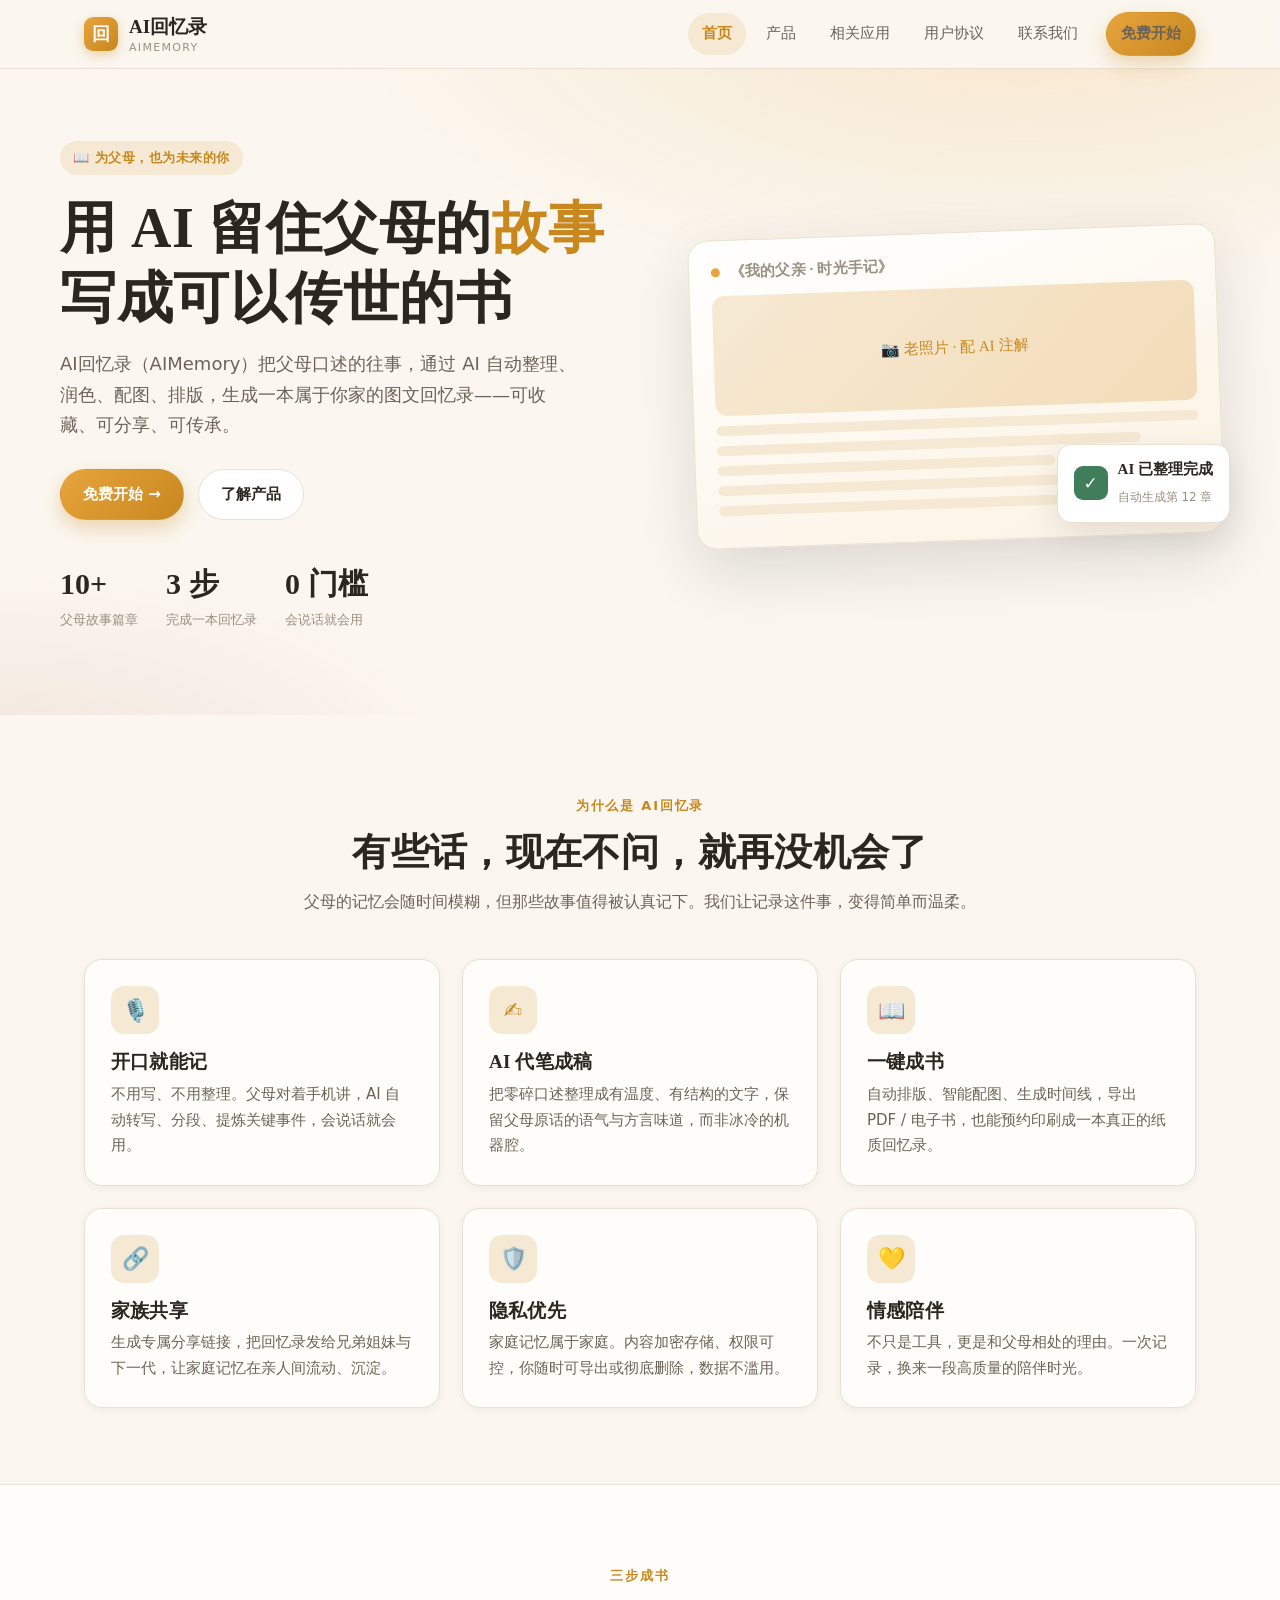
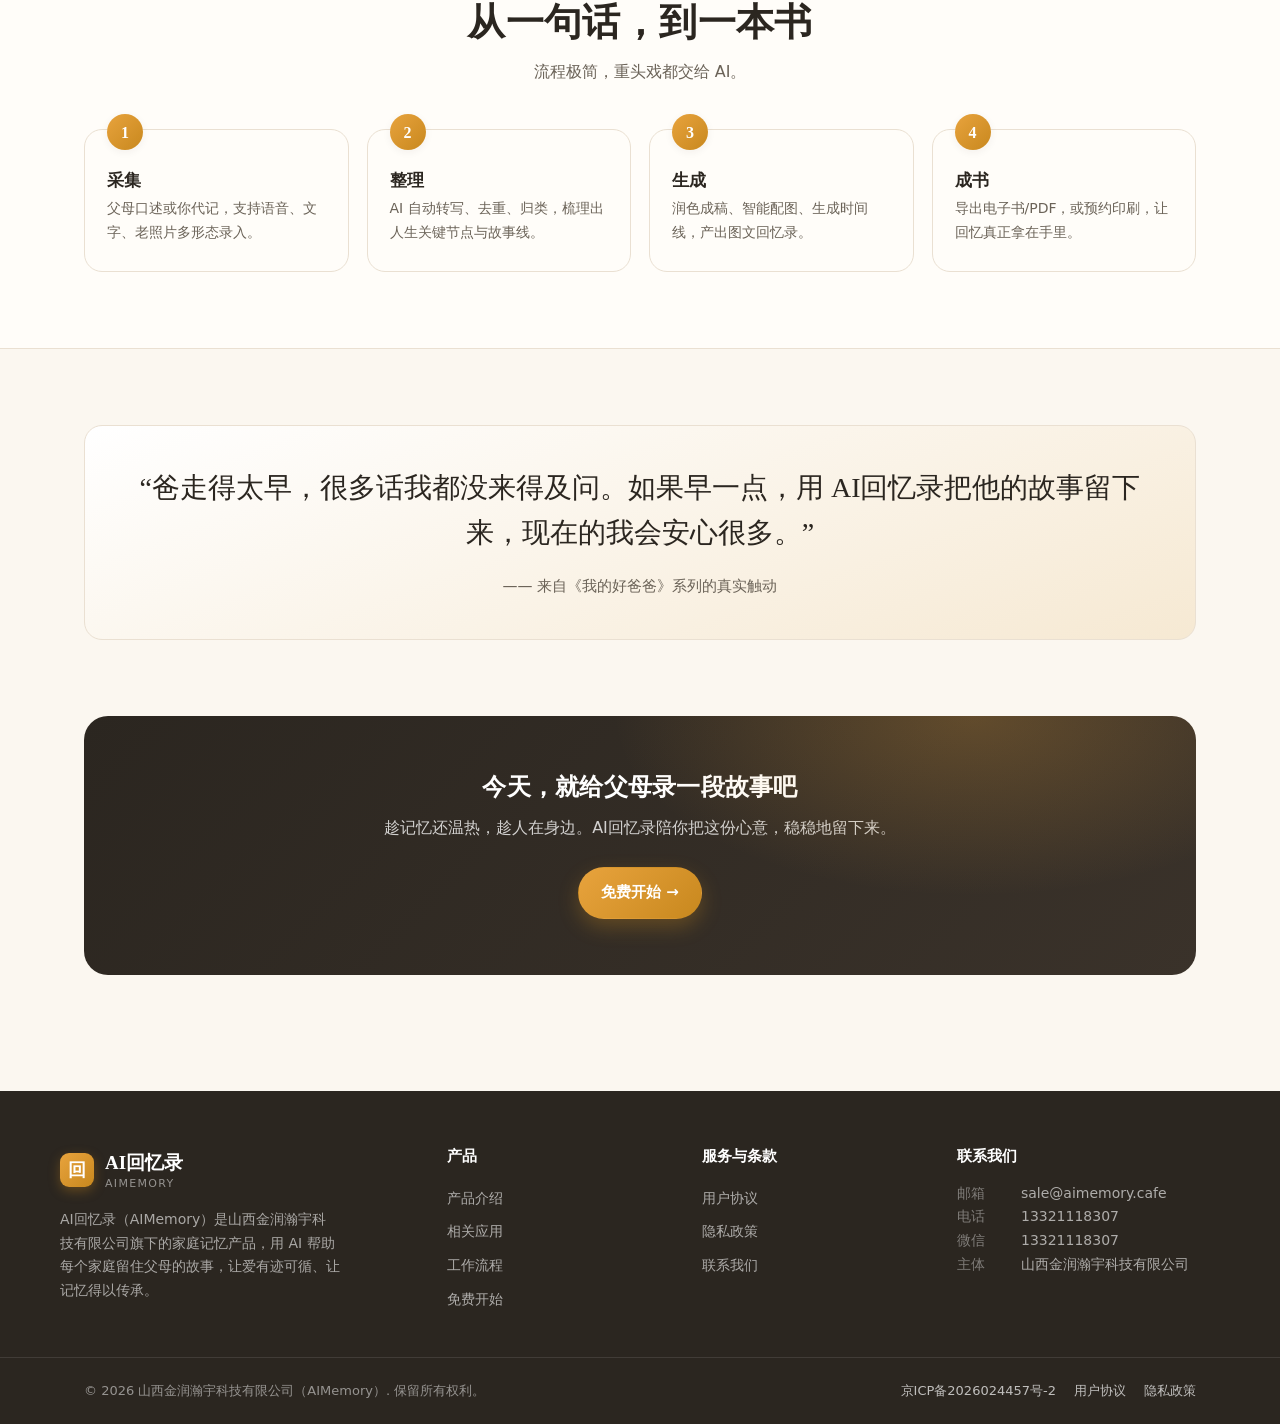
==== index.html @ 6e0911c8 "Add AI回忆录 (AIMemory) official website + deployment toolkit 官网静态站（纯 HTML/CSS/JS，无构建依赖）： - index.html " ====
<!DOCTYPE html>
<html lang="zh-CN" data-page-node-id="wxeJ4JJolWOmvtMIWizZwd">
<head data-page-node-id="nQM4n7IHYPHDOPfOCiZKm5">
  <meta charset="UTF-8" data-page-node-id="Atm5wGDlCCb8SBbdrjlWpi" />
  <meta name="viewport" content="width=device-width, initial-scale=1.0" data-page-node-id="UEM6ZNXQ40O8Ej27TAaDLe" />
  <title>AI回忆录（AIMemory）· 用 AI 留住父母的故事，写成可以传世的书</title>
  <meta name="description" content="AI回忆录（AIMemory）—— 通过智能口述采集与 AI 代笔，把父母的一生整理成图文回忆录，生成可收藏、可分享、可传承的家庭记忆。" data-page-node-id="CYfVnInKYIm72Dd9gezdfD" />
  <meta name="keywords" content="AI回忆录,AIMemory,父母故事,口述历史,家庭记忆,回忆录生成,山西金润瀚宇科技有限公司" data-page-node-id="RzJr8uq4MVrPIkEmqF61Bx" />
  <link rel="icon" type="image/svg+xml" href="assets/img/favicon.svg" data-page-node-id="IgPwq2quhWagw7oT6Tu3hZ" />
  <link rel="stylesheet" href="assets/css/style.css" data-page-node-id="Lxnk9oCJVF6bJLpYIpk2ir" />
</head>
<body data-page-node-id="sC5zXxxzNbHHuJWAww7XEr">

  <!-- 顶部导航 -->
  <header class="site-header" data-page-node-id="D5ZsmWyssyK26KaDEEnI5q">
    <div class="container nav" data-page-node-id="Z2JkoRnpeohQlYMyuatJuX">
      <a class="brand" href="index.html" data-page-node-id="bC02qj2qiiB3MIHNw9hbfL">
        <span class="logo" data-page-node-id="6c9hXNZoCzXIGAYVmpY19F">回</span>
        <span data-page-node-id="HpF9cgA5rcyV8gozxk4cYp">AI回忆录<small data-page-node-id="54YnmXBcU5MvSn8fGJvTZY">AIMEMORY</small></span>
      </a>
      <nav class="nav-links" id="navLinks" data-page-node-id="Vs6c1thBeUOCI0vdB4JURV">
        <a href="index.html" class="active" data-page-node-id="9LdHdfxlzpAfA0DDRfyAwg">首页</a>
        <a href="product.html" data-page-node-id="eaF6IPRvLzHsm8aWNRxt98">产品</a>
        <a href="apps.html" data-page-node-id="Np3uKKQDooFnDlwcb9SCez">相关应用</a>
        <a href="agreement.html" data-page-node-id="bIZX7WuFY0dJ9v6bgmxOVM">用户协议</a>
        <a href="contact.html" data-page-node-id="72n2r9BsfyB34HSSFEWrC8">联系我们</a>
        <a href="https://app.aimemory.cafe" target="_blank" rel="noopener noreferrer" class="btn btn-primary btn-sm nav-cta" data-page-node-id="GPSkjtsOAlahljQkBCNY3h">免费开始</a>
      </nav>
      <button class="nav-toggle" aria-label="菜单" data-page-node-id="hm1OTFDDg27yWhcvIWN4Q2">
        <svg width="24" height="24" viewBox="0 0 24 24" fill="none" stroke="currentColor" stroke-width="2" data-page-node-id="Th9YFoF48PQR6dJdF3R64u"><path d="M3 6h18M3 12h18M3 18h18" data-page-node-id="Ko67FdkyoFLt7KRy9Q4yCU"/></svg>
      </button>
    </div>
  </header>

  <!-- Hero -->
  <section class="hero" data-page-node-id="ofcRUSZr3YsztEW6ZSgQnR">
    <div class="container hero-inner" data-page-node-id="Z8spgI2WutMETvtFvBeoan">
      <div class="hero-text" data-page-node-id="3H0z1fBt8oZWRYjf2MF0qn">
        <span class="eyebrow" data-page-node-id="nZ5wT61wvkAjCnSPmEJvJw">📖 为父母，也为未来的你</span>
        <h1 data-page-node-id="HKCMpXl78qOr3UNTAqF5vO">用 AI 留住父母的<span class="hl" data-page-node-id="LehKYTIEycPn9sB97AgFIU">故事</span><br data-page-node-id="22nLuGeMgexfMTu31GUahO"/>写成可以传世的书</h1>
        <p class="lead" data-page-node-id="ZNmzmq5Wq0zkqj1EvN1VIG">AI回忆录（AIMemory）把父母口述的往事，通过 AI 自动整理、润色、配图、排版，生成一本属于你家的图文回忆录——可收藏、可分享、可传承。</p>
        <div class="hero-actions" data-page-node-id="nVhky9VCqydpFIOSihXFqj">
          <a href="https://app.aimemory.cafe" target="_blank" rel="noopener noreferrer" class="btn btn-primary" data-page-node-id="IUByJRLiA5wxabYkePgBVC">免费开始 →</a>
          <a href="product.html" class="btn btn-ghost" data-page-node-id="BVhMedhJbzxHzLC76tzNNh">了解产品</a>
        </div>
        <div class="hero-stats" data-page-node-id="kY6EGqkl6BbvVb7TCx8nOt">
          <div data-page-node-id="JnIPpQCGLHKmdUFmmSC5Wl"><div class="num" data-page-node-id="6UKyvMJ3xCTYx8LiL59adX">10+</div><div class="lbl" data-page-node-id="wqTsgv7pfGtexySKWDLLft">父母故事篇章</div></div>
          <div data-page-node-id="yW4rUkfq5xIQdH3OzrcVpD"><div class="num" data-page-node-id="GO8Y3Dcwb6A8e0btmI2BX4">3 步</div><div class="lbl" data-page-node-id="UwHyW1KSrm1TO3dOVPZuU7">完成一本回忆录</div></div>
          <div data-page-node-id="boHdWPuD6xg0hAoEERls9N"><div class="num" data-page-node-id="NKQ8CXZioODkigEHbVW0LL">0 门槛</div><div class="lbl" data-page-node-id="MwKrtlt4EVnjVDUEP1xDtD">会说话就会用</div></div>
        </div>
      </div>
      <div class="hero-visual" data-page-node-id="yIfP4rP3MHT1xA3J5oZhkd">
        <div class="book-mock" data-page-node-id="JySDdgCXc8iXDHoLCbwBYV">
          <div class="book-top" data-page-node-id="sckq2nMF9JMfchtAVY276e"><span class="dot" data-page-node-id="3IePBsGAMtXEpUnFu2kxhs"></span><h4 data-page-node-id="XDDj0vLvWipd80ym6NxFzr">《我的父亲 · 时光手记》</h4></div>
          <div class="photo" data-page-node-id="ztBKGoJgoFgCACb3dC81kr">📷 老照片 · 配 AI 注解</div>
          <div class="line xl" data-page-node-id="2frouYnPJ3mXKpdmFsbLch"></div>
          <div class="line m" data-page-node-id="rA2p0LRZFdPQPCv5XdWDMm"></div>
          <div class="line s" data-page-node-id="lkkpIeqhimuTzyrhBZY01m"></div>
          <div class="line xl" data-page-node-id="2PFRuITbYdKN0vtt6b1EyR"></div>
          <div class="line m" data-page-node-id="7FkkaSqPyIpLXUpUXtBPF7"></div>
        </div>
        <div class="float-card" data-page-node-id="Xg0bFb5TdjlyiBvSRiFv5G">
          <span class="ic" data-page-node-id="tY8PMkYuOWDg3qhaJ64QGx">✓</span>
          <div data-page-node-id="Xf41m2l77UB3IZnzzmJlN6"><b data-page-node-id="UL0fug24Q2tthq5RNMIsbv">AI 已整理完成</b><span data-page-node-id="5mE29XSECyJL0MTXFMqkFo">自动生成第 12 章</span></div>
        </div>
      </div>
    </div>
  </section>

  <!-- 价值主张 -->
  <section class="block" data-page-node-id="NQgzDJ5n2pzoojk8tu1xg4">
    <div class="container" data-page-node-id="2QLBnxmvUPJz0JXVmWDFQA">
      <div class="section-head" data-page-node-id="OOLGvAqOighoVBqHxaHY5T">
        <span class="tag" data-page-node-id="OrZIIcEs8HFihkIyF3VMG8">为什么是 AI回忆录</span>
        <h2 data-page-node-id="bdwvxChqyNcTLP0sv4RofJ">有些话，现在不问，就再没机会了</h2>
        <p data-page-node-id="Lyh7KSnsI534st6tgBr7VK">父母的记忆会随时间模糊，但那些故事值得被认真记下。我们让记录这件事，变得简单而温柔。</p>
      </div>
      <div class="grid grid-3" data-page-node-id="ujJpFgFDSb0GURsx4YLdAo">
        <div class="card" data-page-node-id="ldgT4LnOVeWHYHFslLy1XW">
          <div class="ic" data-page-node-id="h2O4O2HjvHFSWzUi6WaeYl">🎙️</div>
          <h3 data-page-node-id="TX3h95rV8EOALesUmntvx9">开口就能记</h3>
          <p data-page-node-id="mz3PMvwqNzPmqaHtMnkfdR">不用写、不用整理。父母对着手机讲，AI 自动转写、分段、提炼关键事件，会说话就会用。</p>
        </div>
        <div class="card" data-page-node-id="7boxK96tZ9YE5nKJVryjAe">
          <div class="ic" data-page-node-id="YXsvsyjmhGd5lEK3ESkpmv">✍️</div>
          <h3 data-page-node-id="zmtlbGqULAe0DEE2c6JU8e">AI 代笔成稿</h3>
          <p data-page-node-id="3CcxvSREBR8EQID5cj7iod">把零碎口述整理成有温度、有结构的文字，保留父母原话的语气与方言味道，而非冰冷的机器腔。</p>
        </div>
        <div class="card" data-page-node-id="qc19MxME7gHgcCN6AvSj5W">
          <div class="ic" data-page-node-id="C29c9JPhHXF3OTllsif98B">📖</div>
          <h3 data-page-node-id="8UjnhbofcvaK1UsGEDzW7K">一键成书</h3>
          <p data-page-node-id="uBBoDmsSTsUicCB8EbbNHv">自动排版、智能配图、生成时间线，导出 PDF / 电子书，也能预约印刷成一本真正的纸质回忆录。</p>
        </div>
        <div class="card" data-page-node-id="9NtqNrBUAK2fMasnORRZC1">
          <div class="ic" data-page-node-id="URqJvsjEHyTBGPGf5Lplog">🔗</div>
          <h3 data-page-node-id="d66GHCiEf0zWmnMa3AlzCh">家族共享</h3>
          <p data-page-node-id="hjJjt2zXJsZGeGhTEBHORA">生成专属分享链接，把回忆录发给兄弟姐妹与下一代，让家庭记忆在亲人间流动、沉淀。</p>
        </div>
        <div class="card" data-page-node-id="bbfYSxVIyspeY2kRFyG0jQ">
          <div class="ic" data-page-node-id="jL8SIqdL43tNkw8IRf09CK">🛡️</div>
          <h3 data-page-node-id="D6zkCe8ZRoQXe2gGiZOPBg">隐私优先</h3>
          <p data-page-node-id="WdIF3Wf07CR5ElexncwINN">家庭记忆属于家庭。内容加密存储、权限可控，你随时可导出或彻底删除，数据不滥用。</p>
        </div>
        <div class="card" data-page-node-id="denqM600DQrKB7oJE4YEhz">
          <div class="ic" data-page-node-id="PmaEg3kZ9mOOCfTVJCrXTH">💛</div>
          <h3 data-page-node-id="D3GZbccSxUi0HGX7RLsRKv">情感陪伴</h3>
          <p data-page-node-id="RMW5G7ieUPR2EZj073VDeb">不只是工具，更是和父母相处的理由。一次记录，换来一段高质量的陪伴时光。</p>
        </div>
      </div>
    </div>
  </section>

  <!-- 工作流 -->
  <section class="block" style="background:var(--paper-2);border-top:1px solid var(--line);border-bottom:1px solid var(--line);" data-page-node-id="XyBuvlmIfT46HCmmT3cikm">
    <div class="container" data-page-node-id="LOCqxdkfy1vArhPnLR8anA">
      <div class="section-head" data-page-node-id="iRzBwcsql17sq2K4Xn8QgA">
        <span class="tag" data-page-node-id="v5kvDv3nnGEFPwzYrus4yg">三步成书</span>
        <h2 data-page-node-id="6aQl5vtbbPdjfGbvB9UATw">从一句话，到一本书</h2>
        <p data-page-node-id="FUbpINkFnW4Cg0GjpExV5u">流程极简，重头戏都交给 AI。</p>
      </div>
      <div class="steps" data-page-node-id="lI09omF1C0jfeUqVsV7QR8">
        <div class="step" data-page-node-id="Sg6ICgalNwZYULQ1sLXET3"><h3 data-page-node-id="AGnMzEuHFMgGkUCwqTb3JN">采集</h3><p data-page-node-id="8nwLkmUKTVbuFpQQAbFwGK">父母口述或你代记，支持语音、文字、老照片多形态录入。</p></div>
        <div class="step" data-page-node-id="saHxd74cEjGd26bfajTBbB"><h3 data-page-node-id="zbG4Xd2IhBlM4UnndLnq7R">整理</h3><p data-page-node-id="YxYkHzxcnEKTOUzOEOKW0t">AI 自动转写、去重、归类，梳理出人生关键节点与故事线。</p></div>
        <div class="step" data-page-node-id="gDN4vH07zKBUAggiIbv4Z1"><h3 data-page-node-id="pKxpsfEVtDF2WwsRpfSSOr">生成</h3><p data-page-node-id="RizbuTQWNkw70d5HyAnFr6">润色成稿、智能配图、生成时间线，产出图文回忆录。</p></div>
        <div class="step" data-page-node-id="jDJ6sSzFNyXQGSt4AFUzqC"><h3 data-page-node-id="zzEKFQ3zWXBrrXI5oOG4wI">成书</h3><p data-page-node-id="FowEPBHPqLarcDQ9rXi8sB">导出电子书/PDF，或预约印刷，让回忆真正拿在手里。</p></div>
      </div>
    </div>
  </section>

  <!-- 信任状 / 案例 -->
  <section class="block" data-page-node-id="dMKvIXUZG0jRbcwzzwx5Mn">
    <div class="container" data-page-node-id="mmMqFRRLk8K21Dy21u4nXh">
      <div class="quote" data-page-node-id="oGvUT1IWxojNCSPbD6qS3Z">
        <blockquote data-page-node-id="nT7tMvBkxzb7Dulp5lxD63">“爸走得太早，很多话我都没来得及问。如果早一点，用 AI回忆录把他的故事留下来，现在的我会安心很多。”</blockquote>
        <div class="by" data-page-node-id="y31YbU27r4IqAcHmKhdSuP">—— 来自《我的好爸爸》系列的真实触动</div>
      </div>
    </div>
  </section>

  <!-- CTA -->
  <section class="block" style="padding-top:0;" data-page-node-id="u9UeOkG9yJvTaQD10c5n3S">
    <div class="container" data-page-node-id="tj4jC32MbbbS7Ph1JzPsWy">
      <div class="cta" data-page-node-id="1vkV4fE3fIfdRaugDMFp14">
        <h2 data-page-node-id="ZJCtMT1ABPmhubnDm0N0C2">今天，就给父母录一段故事吧</h2>
        <p data-page-node-id="w08VtqmeiNYCLt80DB56KQ">趁记忆还温热，趁人在身边。AI回忆录陪你把这份心意，稳稳地留下来。</p>
        <a href="https://app.aimemory.cafe" target="_blank" rel="noopener noreferrer" class="btn btn-primary" data-page-node-id="AfAWlKuYB3wyEkkHEcBJbD">免费开始 →</a>
      </div>
    </div>
  </section>

  <!-- 页脚 -->
  <footer class="site-footer" data-page-node-id="WQAGwBec4XAKQs5g4zfBbf">
    <div class="container footer-top" data-page-node-id="AHokeDoj85p5IZh43hF5LR">
      <div data-page-node-id="xMD4yShCH33yaTBAnImoBP">
        <div class="brand" data-page-node-id="eaLWYiOSnLrCh2vaG201Zq"><span class="logo" data-page-node-id="aMNeh6DbPLBtKdBjo5HRr3">回</span><span data-page-node-id="t3ka5z3QCDVxSzW3ZAr0RO">AI回忆录<small data-page-node-id="d341uaTleQRsJOkPUmko1S">AIMEMORY</small></span></div>
        <p class="footer-about" data-page-node-id="487wlDyDoAPVyAkwg30sUv">AI回忆录（AIMemory）是山西金润瀚宇科技有限公司旗下的家庭记忆产品，用 AI 帮助每个家庭留住父母的故事，让爱有迹可循、让记忆得以传承。</p>
      </div>
      <div class="footer-col" data-page-node-id="HpygTD5x1hse4J196dvDEk">
        <h4 data-page-node-id="fRoWRHF4AaJQmvcyOjDhXP">产品</h4>
        <a href="product.html" data-page-node-id="2gHaJcNjjFs7assdgVCyLX">产品介绍</a>
        <a href="apps.html" data-page-node-id="ihBnKaSAHGF6wDa6cMJBxL">相关应用</a>
        <a href="product.html#flow" data-page-node-id="QK1WrfRWfK7jEIDx2CAaIu">工作流程</a>
        <a href="https://app.aimemory.cafe" target="_blank" rel="noopener noreferrer" data-page-node-id="9wyAqN2pO4lXAz4oF7TDk3">免费开始</a>
      </div>
      <div class="footer-col" data-page-node-id="egu268G5jOHATyJDSJTMYK">
        <h4 data-page-node-id="0eRRqMWkADByK3O2sykRdr">服务与条款</h4>
        <a href="agreement.html" data-page-node-id="jS06rOXuBV2umBvNnr0fxX">用户协议</a>
        <a href="privacy.html" data-page-node-id="GLIaIIgqS7qyBclj0yEskY">隐私政策</a>
        <a href="contact.html" data-page-node-id="yrAs8e6FK85GAdt0vuGn7O">联系我们</a>
      </div>
      <div class="footer-col" data-page-node-id="A5Pa0PKhZSTk1VLhcoRkm8">
        <h4 data-page-node-id="VdiYrWtxFbdF6NPXm1hOjH">联系我们</h4>
        <div class="footer-contact" data-page-node-id="CCFV5adQILWdHAX7u4EbP7">
          <div data-page-node-id="ebAugtqG45zAVX2GXgjU47"><span class="k" data-page-node-id="amZilUGNIESwwRd49YFMzA">邮箱</span>sale@aimemory.cafe</div>
          <div data-page-node-id="486B8g9asWYQarKANf6TKd"><span class="k" data-page-node-id="CZEkujUnk7ZptAdh0tloSS">电话</span>13321118307</div>
          <div data-page-node-id="EslVJWXKJfnD5szmR0hV5L"><span class="k" data-page-node-id="5FuwcFN47YK7XOQ1fTRkKj">微信</span>13321118307</div>
          <div data-page-node-id="lUC0I8ABKX4WtIwAPi874t"><span class="k" data-page-node-id="L8CjYTGZ3uHWg6uwbxFDpu">主体</span>山西金润瀚宇科技有限公司</div>
        </div>
      </div>
    </div>
    <div class="footer-bottom" data-page-node-id="WSzRAT2SFf68Z9HTRhtY3h">
      <div class="container" data-page-node-id="xiMGDwYWpu4piD3bBATGW2">
        <div data-page-node-id="am5YNDdGWXvFJSL6gkSPhx">© 2026 山西金润瀚宇科技有限公司（AIMemory）. 保留所有权利。</div>
        <div class="beian" data-page-node-id="DaKuJQ7V3FaA4AzmZLHEXe">
          <span data-page-node-id="kB9TnJV4Mk3isIeG1D2V3P"><a href="https://beian.miit.gov.cn" target="_blank" rel="noopener noreferrer" data-page-node-id="AchiqEe3yRDpwwFXphBwbd">京ICP备2026024457号-2</a></span>
          <a href="agreement.html" data-page-node-id="lClX3RTignpN5CxEpEADy6">用户协议</a>
          <a href="privacy.html" data-page-node-id="hGTvOXYTvQltR6qZ2ATdEx">隐私政策</a>
        </div>
      </div>
    </div>
  </footer>

  <div class="to-top" aria-label="返回顶部" data-page-node-id="o37ddisdL3rC17b9eS7cOl">↑</div>
  <script src="assets/js/main.js"></script>
</body>
</html>
---- assets/css/style.css ----
/* =========================================================
   AI回忆录（AIMemory）官网 · 设计系统
   风格：暖色记忆风（sepia / 琥珀 / 墨黑），温暖、可信、克制
   ========================================================= */

:root {
  /* 品牌色 */
  --ink: #2B2620;          /* 主文字 · 暖墨黑 */
  --ink-soft: #6B6358;     /* 次级文字 */
  --ink-faint: #9A9082;    /* 弱化文字 */
  --paper: #FBF7F0;        /* 页面底色 · 暖米 */
  --paper-2: #FFFDF9;      /* 卡片底色 */
  --line: #EAE0D2;         /* 描边 */
  --gold: #C8881E;         /* 主琥珀 */
  --gold-2: #E8A33D;       /* 亮琥珀 */
  --gold-soft: #F6E9D3;    /* 琥珀浅底 */
  --rose: #B5564B;         /* 暖砖红 · 强调 */
  --green: #3F7D5B;        /* 沉静绿 · 成功态 */
  --shadow-sm: 0 2px 8px rgba(43,38,32,.06);
  --shadow: 0 12px 32px rgba(43,38,32,.10);
  --shadow-lg: 0 24px 60px rgba(43,38,32,.14);
  --radius: 18px;
  --radius-sm: 12px;
  --maxw: 1160px;
  --serif: "Noto Serif SC", "Songti SC", "STSong", Georgia, serif;
  --sans: "PingFang SC", "Microsoft YaHei", "Hiragino Sans GB", system-ui, -apple-system, "Segoe UI", Roboto, sans-serif;
}

* { box-sizing: border-box; }
html { scroll-behavior: smooth; }
body {
  margin: 0;
  font-family: var(--sans);
  color: var(--ink);
  background: var(--paper);
  line-height: 1.7;
  -webkit-font-smoothing: antialiased;
  text-rendering: optimizeLegibility;
}
a { color: inherit; text-decoration: none; }
img { max-width: 100%; display: block; }
h1, h2, h3, h4 { font-family: var(--serif); font-weight: 700; line-height: 1.25; margin: 0 0 .5em; letter-spacing: .01em; }
p { margin: 0 0 1em; }
.container { width: 100%; max-width: var(--maxw); margin: 0 auto; padding: 0 24px; }
.muted { color: var(--ink-soft); }
.faint { color: var(--ink-faint); }
.center { text-align: center; }
.gold { color: var(--gold); }
.serif { font-family: var(--serif); }

/* ---------- 顶部导航 ---------- */
.site-header {
  position: sticky; top: 0; z-index: 50;
  background: rgba(251,247,240,.86);
  backdrop-filter: saturate(180%) blur(12px);
  border-bottom: 1px solid var(--line);
}
.nav {
  display: flex; align-items: center; justify-content: space-between;
  height: 68px;
}
.brand { display: flex; align-items: center; gap: 11px; font-family: var(--serif); font-weight: 700; font-size: 19px; }
.brand .logo {
  width: 34px; height: 34px; border-radius: 9px;
  background: linear-gradient(135deg, var(--gold-2), var(--gold));
  display: grid; place-items: center; color: #fff; font-size: 18px;
  box-shadow: 0 4px 12px rgba(200,136,30,.35);
}
.brand small { display: block; font-family: var(--sans); font-weight: 500; font-size: 11px; color: var(--ink-faint); letter-spacing: .12em; margin-top: -4px; }
.nav-links { display: flex; align-items: center; gap: 6px; }
.nav-links a {
  padding: 8px 14px; border-radius: 999px; font-size: 15px; color: var(--ink-soft);
  transition: background .2s, color .2s;
}
.nav-links a:hover { background: var(--gold-soft); color: var(--ink); }
.nav-links a.active { color: var(--gold); font-weight: 600; background: var(--gold-soft); }
.nav-cta { margin-left: 8px; }
.nav-toggle { display: none; background: none; border: 0; cursor: pointer; padding: 8px; }

/* ---------- 按钮 ---------- */
.btn {
  display: inline-flex; align-items: center; gap: 8px;
  padding: 12px 22px; border-radius: 999px; font-size: 15px; font-weight: 600;
  cursor: pointer; border: 1px solid transparent; transition: transform .15s, box-shadow .2s, background .2s;
}
.btn:active { transform: translateY(1px); }
.btn-primary { background: linear-gradient(135deg, var(--gold-2), var(--gold)); color: #fff; box-shadow: 0 8px 20px rgba(200,136,30,.32); }
.btn-primary:hover { box-shadow: 0 12px 26px rgba(200,136,30,.42); }
.btn-ghost { background: #fff; border-color: var(--line); color: var(--ink); }
.btn-ghost:hover { border-color: var(--gold); color: var(--gold); }
.btn-sm { padding: 9px 16px; font-size: 14px; }

/* ---------- Hero ---------- */
.hero {
  position: relative; overflow: hidden;
  background:
    radial-gradient(1200px 500px at 80% -10%, rgba(232,163,61,.20), transparent 60%),
    radial-gradient(900px 400px at 0% 110%, rgba(181,86,75,.12), transparent 55%),
    var(--paper);
}
.hero-inner { display: grid; grid-template-columns: 1.05fr .95fr; gap: 48px; align-items: center; padding: 72px 0 84px; }
.hero .eyebrow {
  display: inline-flex; align-items: center; gap: 8px; font-size: 13px; font-weight: 600;
  color: var(--gold); background: var(--gold-soft); padding: 6px 13px; border-radius: 999px; letter-spacing: .04em;
}
.hero h1 { font-size: clamp(34px, 4.6vw, 56px); margin: 18px 0 16px; }
.hero h1 .hl { color: var(--gold); position: relative; white-space: nowrap; }
.hero p.lead { font-size: 18px; color: var(--ink-soft); max-width: 520px; }
.hero-actions { display: flex; gap: 14px; margin-top: 28px; flex-wrap: wrap; }
.hero-stats { display: flex; gap: 28px; margin-top: 38px; flex-wrap: wrap; }
.hero-stats .num { font-family: var(--serif); font-size: 30px; font-weight: 700; color: var(--ink); }
.hero-stats .lbl { font-size: 13px; color: var(--ink-faint); }

/* Hero 视觉卡 */
.hero-visual { position: relative; }
.book-mock {
  background: linear-gradient(160deg, #fff, #fbf2e2);
  border: 1px solid var(--line); border-radius: 20px; padding: 22px;
  box-shadow: var(--shadow-lg); transform: rotate(-2deg);
}
.book-mock .book-top { display: flex; align-items: center; gap: 10px; margin-bottom: 14px; }
.book-mock .dot { width: 9px; height: 9px; border-radius: 50%; background: var(--gold-2); }
.book-mock h4 { margin: 0; font-size: 15px; color: var(--ink-faint); font-weight: 600; }
.book-mock .line { height: 10px; border-radius: 6px; background: var(--gold-soft); margin: 10px 0; }
.book-mock .line.s { width: 70%; }
.book-mock .line.m { width: 88%; }
.book-mock .photo { height: 120px; border-radius: 12px; background: linear-gradient(135deg, var(--gold-soft), #f3dcb8); display: grid; place-items: center; color: var(--gold); font-family: var(--serif); font-size: 15px; margin-top: 6px; }
.float-card {
  position: absolute; right: -10px; bottom: 18px; background: #fff; border: 1px solid var(--line);
  border-radius: 14px; padding: 12px 16px; box-shadow: var(--shadow); display: flex; gap: 10px; align-items: center;
}
.float-card .ic { width: 34px; height: 34px; border-radius: 9px; background: var(--green); color: #fff; display: grid; place-items: center; font-size: 17px; }
.float-card b { font-family: var(--serif); display: block; font-size: 15px; }
.float-card span { font-size: 12px; color: var(--ink-faint); }

/* ---------- 区块通用 ---------- */
section.block { padding: 76px 0; }
.section-head { text-align: center; max-width: 720px; margin: 0 auto 44px; }
.section-head .tag { color: var(--gold); font-weight: 700; font-size: 13px; letter-spacing: .14em; text-transform: uppercase; }
.section-head h2 { font-size: clamp(26px, 3vw, 38px); margin: 10px 0 12px; }
.section-head p { color: var(--ink-soft); font-size: 16px; }

/* 价值主张 / 卡片网格 */
.grid { display: grid; gap: 22px; }
.grid-3 { grid-template-columns: repeat(3, 1fr); }
.grid-4 { grid-template-columns: repeat(4, 1fr); }
.grid-2 { grid-template-columns: repeat(2, 1fr); }
.card {
  background: var(--paper-2); border: 1px solid var(--line); border-radius: var(--radius);
  padding: 26px; box-shadow: var(--shadow-sm); transition: transform .2s, box-shadow .2s, border-color .2s;
}
.card:hover { transform: translateY(-4px); box-shadow: var(--shadow); border-color: #e0d2bb; }
.card .ic {
  width: 48px; height: 48px; border-radius: 13px; display: grid; place-items: center; font-size: 22px;
  background: var(--gold-soft); color: var(--gold); margin-bottom: 16px;
}
.card h3 { font-size: 19px; margin-bottom: 8px; }
.card p { color: var(--ink-soft); font-size: 15px; margin: 0; }

/* 流程步骤 */
.steps { display: grid; grid-template-columns: repeat(4, 1fr); gap: 18px; counter-reset: step; }
.step { position: relative; background: var(--paper-2); border: 1px solid var(--line); border-radius: var(--radius); padding: 26px 22px; }
.step::before {
  counter-increment: step; content: counter(step);
  position: absolute; top: -16px; left: 22px; width: 36px; height: 36px; border-radius: 50%;
  background: linear-gradient(135deg, var(--gold-2), var(--gold)); color: #fff;
  display: grid; place-items: center; font-family: var(--serif); font-weight: 700; box-shadow: var(--shadow-sm);
}
.step h3 { font-size: 17px; margin: 14px 0 6px; }
.step p { color: var(--ink-soft); font-size: 14px; margin: 0; }

/* 信任状 / 引用 */
.quote {
  background: linear-gradient(160deg, #fff, var(--gold-soft));
  border: 1px solid var(--line); border-radius: var(--radius); padding: 40px; text-align: center;
}
.quote blockquote { font-family: var(--serif); font-size: clamp(20px, 2.4vw, 28px); margin: 0 0 18px; line-height: 1.6; }
.quote .by { color: var(--ink-soft); font-size: 15px; }

/* CTA 区 */
.cta {
  background: linear-gradient(135deg, var(--ink), #3a322a); color: #fff; border-radius: 24px;
  padding: 56px 40px; text-align: center; position: relative; overflow: hidden;
}
.cta::after { content: ""; position: absolute; inset: 0; background: radial-gradient(600px 300px at 80% 0%, rgba(232,163,61,.25), transparent 60%); }
.cta h2 { color: #fff; position: relative; }
.cta p { color: rgba(255,255,255,.78); position: relative; max-width: 560px; margin: 0 auto 26px; }
.cta .btn-primary { position: relative; }

/* ---------- 产品页 ---------- */
.feature-row { display: grid; grid-template-columns: 1fr 1fr; gap: 40px; align-items: center; padding: 40px 0; }
.feature-row.reverse .feature-visual { order: -1; }
.feature-text .tag { color: var(--gold); font-weight: 700; font-size: 13px; letter-spacing: .1em; }
.feature-text h2 { font-size: clamp(24px, 2.6vw, 34px); margin: 8px 0 14px; }
.feature-text p { color: var(--ink-soft); font-size: 16px; }
.feature-list { list-style: none; padding: 0; margin: 18px 0 0; }
.feature-list li { display: flex; gap: 10px; align-items: flex-start; margin-bottom: 11px; color: var(--ink-soft); font-size: 15px; }
.feature-list li .tick { color: var(--green); font-weight: 700; flex: none; }
.feature-visual {
  background: linear-gradient(160deg, #fff, var(--gold-soft)); border: 1px solid var(--line);
  border-radius: 20px; padding: 26px; box-shadow: var(--shadow); min-height: 260px; display: flex; flex-direction: column; gap: 12px; justify-content: center;
}
.ui-bar { display: flex; align-items: center; gap: 8px; }
.ui-bar .b { height: 10px; border-radius: 6px; background: var(--gold-soft); }
.ui-bar .b.s { width: 30%; } .ui-bar .b.l { width: 60%; } .ui-bar .b.xl { width: 85%; }
.ui-chip { display: inline-flex; align-items: center; gap: 6px; background: #fff; border: 1px solid var(--line); border-radius: 999px; padding: 7px 13px; font-size: 13px; color: var(--ink-soft); width: fit-content; }
.ui-photo { height: 96px; border-radius: 12px; background: linear-gradient(135deg, var(--gold-soft), #f0d9b6); display: grid; place-items: center; color: var(--gold); font-family: var(--serif); }

/* ---------- 应用页 ---------- */
.app-hero { display: grid; grid-template-columns: 1fr 1fr; gap: 28px; align-items: stretch; }
.app-card { background: var(--paper-2); border: 1px solid var(--line); border-radius: var(--radius); padding: 30px; box-shadow: var(--shadow-sm); display: flex; flex-direction: column; }
.app-card .badge { display: inline-block; font-size: 12px; font-weight: 700; color: var(--gold); background: var(--gold-soft); padding: 5px 11px; border-radius: 999px; width: fit-content; margin-bottom: 16px; letter-spacing: .04em; }
.app-card h3 { font-size: 22px; margin-bottom: 8px; }
.app-card .desc { color: var(--ink-soft); font-size: 15px; flex: 1; }
.app-card .meta { margin-top: 18px; padding-top: 16px; border-top: 1px solid var(--line); font-size: 13px; color: var(--ink-faint); display: flex; gap: 18px; flex-wrap: wrap; }
.app-logo { width: 60px; height: 60px; border-radius: 16px; display: grid; place-items: center; color: #fff; font-size: 26px; margin-bottom: 18px; font-family: var(--serif); }
.lo-amber { background: linear-gradient(135deg, var(--gold-2), var(--gold)); }
.lo-rose { background: linear-gradient(135deg, #d97a6f, var(--rose)); }
.lo-ink { background: linear-gradient(135deg, #4a4036, var(--ink)); }
.lo-green { background: linear-gradient(135deg, #6fae8a, var(--green)); }

/* ---------- 文档页（协议/隐私） ---------- */
.doc-wrap { display: grid; grid-template-columns: 240px 1fr; gap: 48px; align-items: start; }
.doc-toc { position: sticky; top: 92px; background: var(--paper-2); border: 1px solid var(--line); border-radius: var(--radius); padding: 22px; }
.doc-toc h4 { font-size: 14px; color: var(--ink-faint); margin: 0 0 12px; letter-spacing: .08em; }
.doc-toc a { display: block; padding: 7px 10px; border-radius: 8px; font-size: 14px; color: var(--ink-soft); }
.doc-toc a:hover { background: var(--gold-soft); color: var(--ink); }
.doc-content { background: var(--paper-2); border: 1px solid var(--line); border-radius: var(--radius); padding: 44px 48px; box-shadow: var(--shadow-sm); }
.doc-content h1 { font-size: 30px; margin-bottom: 6px; }
.doc-content .doc-meta { color: var(--ink-faint); font-size: 13px; margin-bottom: 28px; padding-bottom: 18px; border-bottom: 1px solid var(--line); }
.doc-content h2 { font-size: 21px; margin: 34px 0 10px; }
.doc-content p, .doc-content li { color: var(--ink-soft); font-size: 15px; }
.doc-content ul { padding-left: 20px; }
.doc-content strong { color: var(--ink); }
.doc-content .note { background: var(--gold-soft); border-left: 3px solid var(--gold); padding: 12px 16px; border-radius: 8px; font-size: 14px; color: var(--ink-soft); margin: 18px 0; }

/* ---------- 联系页 ---------- */
.contact-grid { display: grid; grid-template-columns: 1fr 1fr; gap: 40px; align-items: start; }
.contact-info .row { display: flex; gap: 16px; padding: 20px 0; border-bottom: 1px solid var(--line); }
.contact-info .row:last-child { border-bottom: 0; }
.contact-info .ic { width: 44px; height: 44px; flex: none; border-radius: 12px; background: var(--gold-soft); color: var(--gold); display: grid; place-items: center; font-size: 20px; }
.contact-info .k { font-size: 13px; color: var(--ink-faint); }
.contact-info .v { font-size: 17px; font-weight: 600; }
.contact-info .v a:hover { color: var(--gold); }
.contact-card { background: var(--paper-2); border: 1px solid var(--line); border-radius: var(--radius); padding: 32px; box-shadow: var(--shadow-sm); }
.contact-card h3 { font-size: 20px; margin-bottom: 6px; }
.contact-card p { color: var(--ink-soft); font-size: 14px; }
.field { margin-bottom: 16px; }
.field label { display: block; font-size: 13px; color: var(--ink-soft); margin-bottom: 7px; }
.field input, .field textarea {
  width: 100%; padding: 12px 14px; border: 1px solid var(--line); border-radius: 12px; font-family: var(--sans); font-size: 15px;
  background: #fff; color: var(--ink); transition: border-color .2s, box-shadow .2s;
}
.field input:focus, .field textarea:focus { outline: none; border-color: var(--gold); box-shadow: 0 0 0 3px rgba(200,136,30,.14); }
.field textarea { resize: vertical; min-height: 110px; }
.form-note { font-size: 12px; color: var(--ink-faint); margin-top: 8px; }
.form-ok { display: none; background: #eaf5ee; border: 1px solid #bfe3cd; color: var(--green); padding: 12px 16px; border-radius: 12px; font-size: 14px; margin-bottom: 16px; }

/* ---------- 页脚 ---------- */
.site-footer { background: var(--ink); color: rgba(255,255,255,.72); margin-top: 40px; }
.footer-top { display: grid; grid-template-columns: 1.6fr 1fr 1fr 1.2fr; gap: 36px; padding: 56px 0 40px; }
.site-footer .brand { color: #fff; }
.site-footer .brand small { color: rgba(255,255,255,.5); }
.footer-about { font-size: 14px; color: rgba(255,255,255,.6); max-width: 280px; margin-top: 14px; }
.footer-col h4 { color: #fff; font-size: 15px; margin-bottom: 16px; }
.footer-col a { display: block; font-size: 14px; padding: 5px 0; color: rgba(255,255,255,.62); }
.footer-col a:hover { color: var(--gold-2); }
.footer-contact { font-size: 14px; color: rgba(255,255,255,.62); }
.footer-contact .k { color: rgba(255,255,255,.4); display: inline-block; width: 64px; }
.footer-bottom { border-top: 1px solid rgba(255,255,255,.1); padding: 22px 0; font-size: 13px; color: rgba(255,255,255,.5); }
.footer-bottom .container { display: flex; justify-content: space-between; flex-wrap: wrap; gap: 10px; }
.footer-bottom a { color: rgba(255,255,255,.7); }
.footer-bottom a:hover { color: var(--gold-2); }
.beian { display: flex; gap: 18px; flex-wrap: wrap; align-items: center; }

/* 占位提示条 */
.placeholder-note { font-size: 12px; color: var(--gold); }

/* 返回顶部 */
.to-top { position: fixed; right: 22px; bottom: 22px; width: 44px; height: 44px; border-radius: 50%; background: #fff; border: 1px solid var(--line); box-shadow: var(--shadow); display: grid; place-items: center; cursor: pointer; opacity: 0; pointer-events: none; transition: opacity .25s; z-index: 40; color: var(--gold); font-size: 20px; }
.to-top.show { opacity: 1; pointer-events: auto; }

/* ---------- 响应式 ---------- */
@media (max-width: 960px) {
  .hero-inner { grid-template-columns: 1fr; gap: 36px; padding: 52px 0 64px; }
  .hero-visual { max-width: 420px; }
  .grid-4 { grid-template-columns: repeat(2, 1fr); }
  .steps { grid-template-columns: repeat(2, 1fr); }
  .feature-row, .feature-row.reverse { grid-template-columns: 1fr; gap: 24px; }
  .feature-row.reverse .feature-visual { order: 0; }
  .app-hero { grid-template-columns: 1fr; }
  .doc-wrap { grid-template-columns: 1fr; }
  .doc-toc { position: static; }
  .contact-grid { grid-template-columns: 1fr; }
  .footer-top { grid-template-columns: 1fr 1fr; }
}
@media (max-width: 640px) {
  .nav-links { position: fixed; inset: 68px 0 auto 0; background: var(--paper); border-bottom: 1px solid var(--line); flex-direction: column; align-items: stretch; padding: 14px 20px 20px; gap: 4px; display: none; box-shadow: var(--shadow); }
  .nav-links.open { display: flex; }
  .nav-links a { padding: 12px 14px; }
  .nav-cta { margin: 8px 0 0; }
  .nav-toggle { display: block; }
  .grid-3, .grid-2, .grid-4 { grid-template-columns: 1fr; }
  .steps { grid-template-columns: 1fr; }
  .hero-stats { gap: 20px; }
  .footer-top { grid-template-columns: 1fr; gap: 28px; }
  section.block { padding: 56px 0; }
  .doc-content { padding: 30px 22px; }
  .quote { padding: 30px 24px; }
}
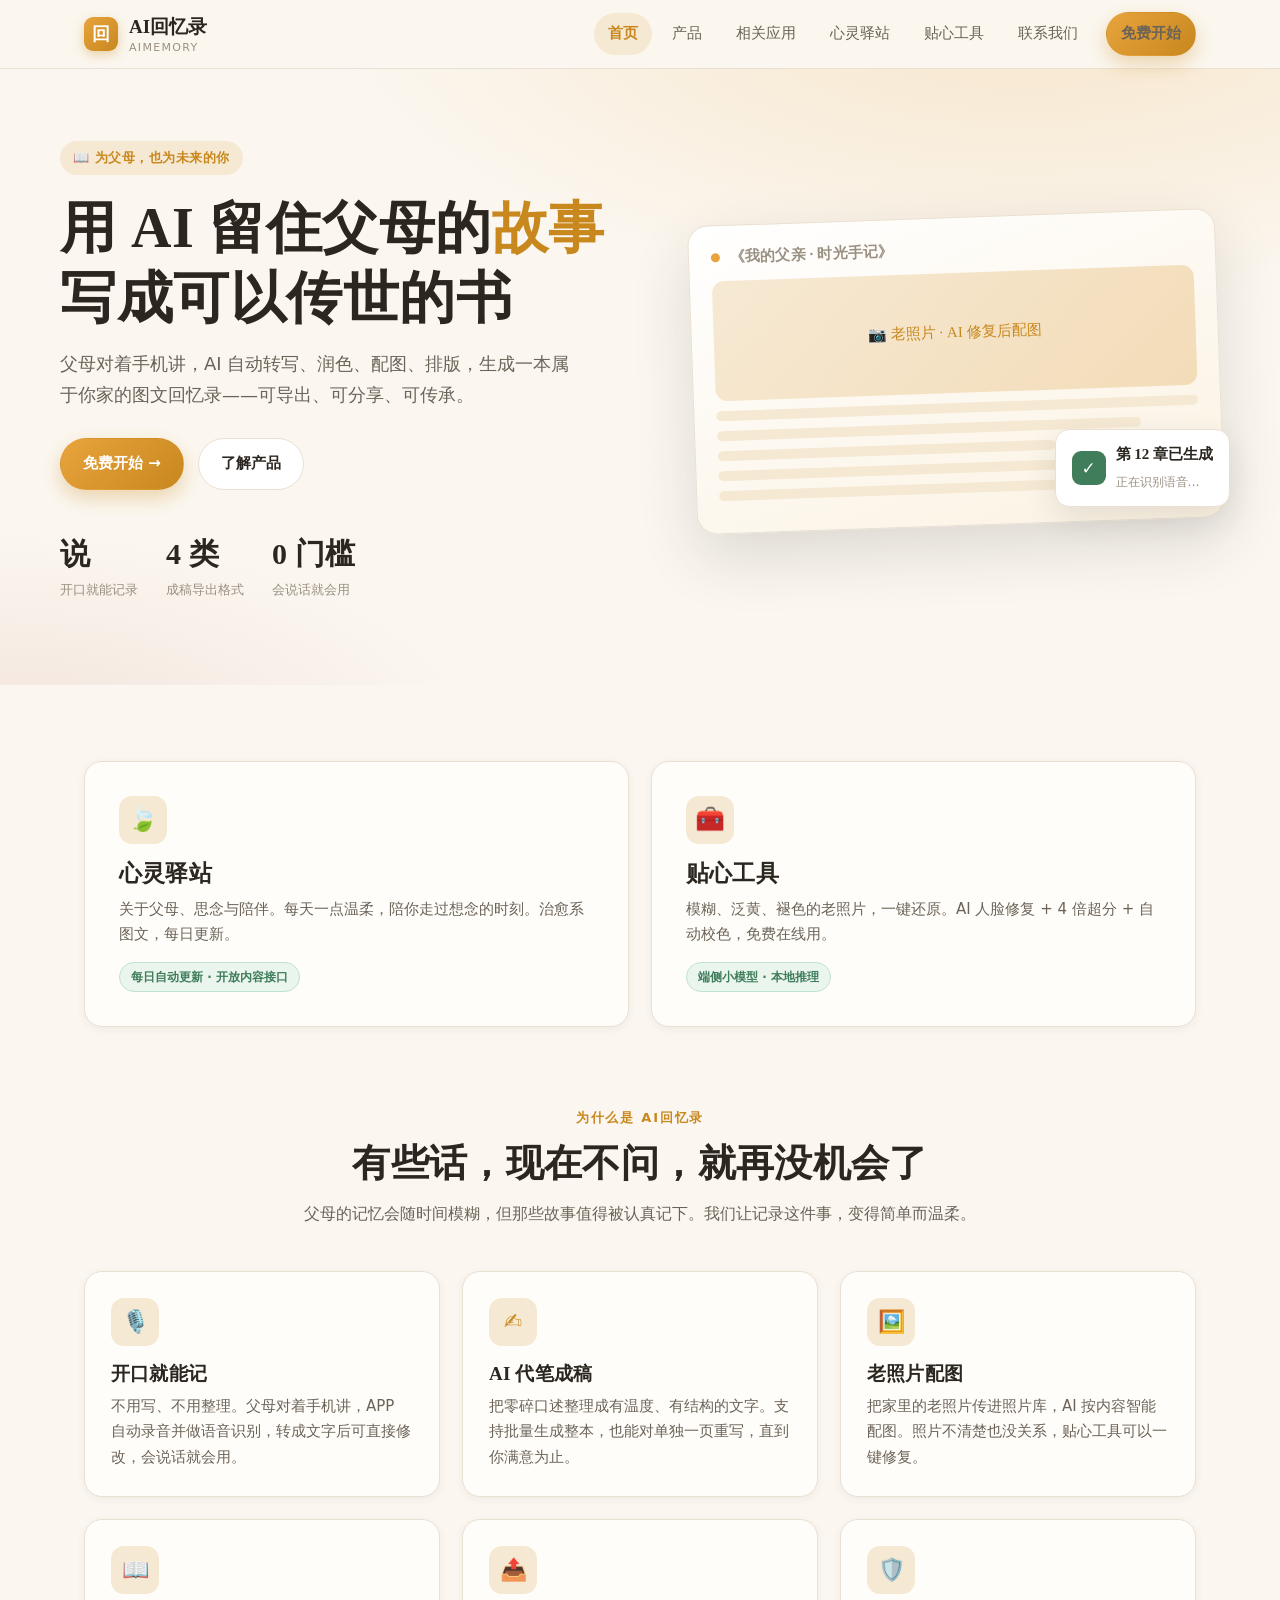
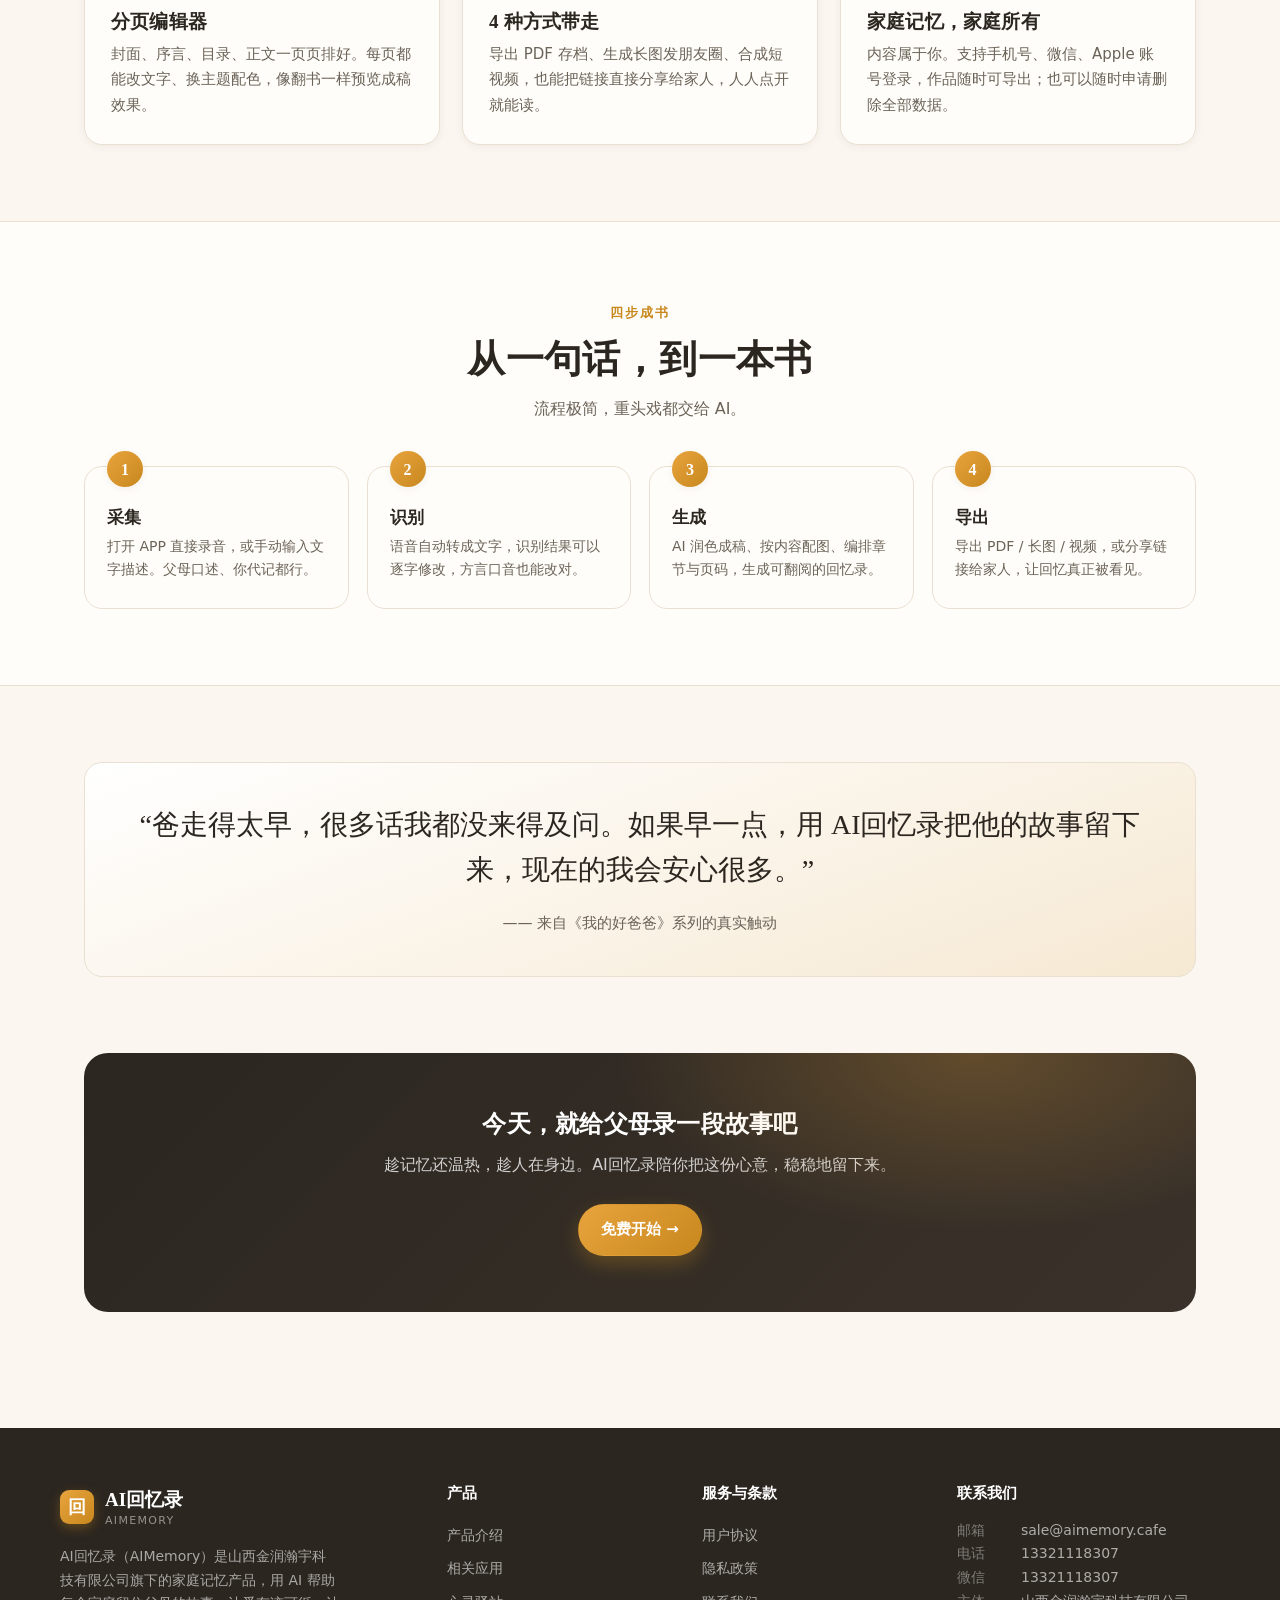
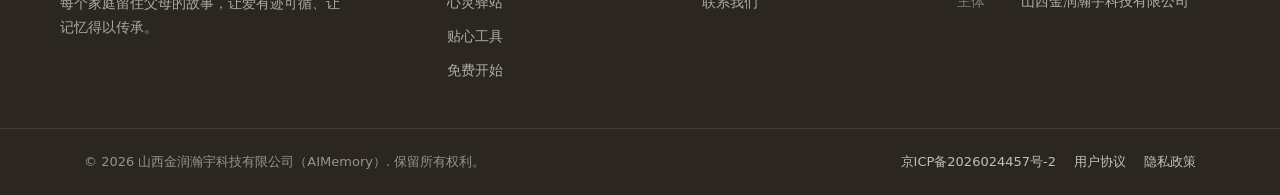
==== commit fe956379: "Add 心灵驿站 content API + 老照片修复工具 + 更新产品页至真实能力 新增频道： - healing.html 心灵驿站：治愈图文列表（分类/搜索/分页/详情），数据来自 /api/" ====
--- a/index.html
+++ b/index.html
@@ -1,196 +1,218 @@
 <!DOCTYPE html>
-<html lang="zh-CN" data-page-node-id="wxeJ4JJolWOmvtMIWizZwd">
-<head data-page-node-id="nQM4n7IHYPHDOPfOCiZKm5">
-  <meta charset="UTF-8" data-page-node-id="Atm5wGDlCCb8SBbdrjlWpi" />
-  <meta name="viewport" content="width=device-width, initial-scale=1.0" data-page-node-id="UEM6ZNXQ40O8Ej27TAaDLe" />
+<html lang="zh-CN">
+<head>
+  <meta charset="UTF-8" />
+  <meta name="viewport" content="width=device-width, initial-scale=1.0" />
   <title>AI回忆录（AIMemory）· 用 AI 留住父母的故事，写成可以传世的书</title>
-  <meta name="description" content="AI回忆录（AIMemory）—— 通过智能口述采集与 AI 代笔，把父母的一生整理成图文回忆录，生成可收藏、可分享、可传承的家庭记忆。" data-page-node-id="CYfVnInKYIm72Dd9gezdfD" />
-  <meta name="keywords" content="AI回忆录,AIMemory,父母故事,口述历史,家庭记忆,回忆录生成,山西金润瀚宇科技有限公司" data-page-node-id="RzJr8uq4MVrPIkEmqF61Bx" />
-  <link rel="icon" type="image/svg+xml" href="assets/img/favicon.svg" data-page-node-id="IgPwq2quhWagw7oT6Tu3hZ" />
-  <link rel="stylesheet" href="assets/css/style.css" data-page-node-id="Lxnk9oCJVF6bJLpYIpk2ir" />
+  <meta name="description" content="AI回忆录（AIMemory）—— 语音口述、AI 代笔、老照片配图、一键成书。把父母的一生整理成图文回忆录，导出 PDF、长图或视频，可收藏、可分享、可传承。" />
+  <meta name="keywords" content="AI回忆录,AIMemory,父母故事,口述历史,家庭记忆,回忆录生成,老照片修复,心灵驿站,山西金润瀚宇科技有限公司" />
+  <link rel="icon" type="image/svg+xml" href="assets/img/favicon.svg" />
+  <link rel="stylesheet" href="assets/css/style.css" />
 </head>
-<body data-page-node-id="sC5zXxxzNbHHuJWAww7XEr">
+<body>
 
   <!-- 顶部导航 -->
-  <header class="site-header" data-page-node-id="D5ZsmWyssyK26KaDEEnI5q">
-    <div class="container nav" data-page-node-id="Z2JkoRnpeohQlYMyuatJuX">
-      <a class="brand" href="index.html" data-page-node-id="bC02qj2qiiB3MIHNw9hbfL">
-        <span class="logo" data-page-node-id="6c9hXNZoCzXIGAYVmpY19F">回</span>
-        <span data-page-node-id="HpF9cgA5rcyV8gozxk4cYp">AI回忆录<small data-page-node-id="54YnmXBcU5MvSn8fGJvTZY">AIMEMORY</small></span>
+  <header class="site-header">
+    <div class="container nav">
+      <a class="brand" href="index.html">
+        <span class="logo">回</span>
+        <span>AI回忆录<small>AIMEMORY</small></span>
       </a>
-      <nav class="nav-links" id="navLinks" data-page-node-id="Vs6c1thBeUOCI0vdB4JURV">
-        <a href="index.html" class="active" data-page-node-id="9LdHdfxlzpAfA0DDRfyAwg">首页</a>
-        <a href="product.html" data-page-node-id="eaF6IPRvLzHsm8aWNRxt98">产品</a>
-        <a href="apps.html" data-page-node-id="Np3uKKQDooFnDlwcb9SCez">相关应用</a>
-        <a href="agreement.html" data-page-node-id="bIZX7WuFY0dJ9v6bgmxOVM">用户协议</a>
-        <a href="contact.html" data-page-node-id="72n2r9BsfyB34HSSFEWrC8">联系我们</a>
-        <a href="https://app.aimemory.cafe" target="_blank" rel="noopener noreferrer" class="btn btn-primary btn-sm nav-cta" data-page-node-id="GPSkjtsOAlahljQkBCNY3h">免费开始</a>
+      <nav class="nav-links" id="navLinks">
+        <a href="index.html" class="active">首页</a>
+        <a href="product.html">产品</a>
+        <a href="apps.html">相关应用</a>
+        <a href="healing.html">心灵驿站</a>
+        <a href="tools.html">贴心工具</a>
+        <a href="contact.html">联系我们</a>
+        <a href="https://app.aimemory.cafe" target="_blank" rel="noopener noreferrer" class="btn btn-primary btn-sm nav-cta">免费开始</a>
       </nav>
-      <button class="nav-toggle" aria-label="菜单" data-page-node-id="hm1OTFDDg27yWhcvIWN4Q2">
-        <svg width="24" height="24" viewBox="0 0 24 24" fill="none" stroke="currentColor" stroke-width="2" data-page-node-id="Th9YFoF48PQR6dJdF3R64u"><path d="M3 6h18M3 12h18M3 18h18" data-page-node-id="Ko67FdkyoFLt7KRy9Q4yCU"/></svg>
+      <button class="nav-toggle" aria-label="菜单">
+        <svg width="24" height="24" viewBox="0 0 24 24" fill="none" stroke="currentColor" stroke-width="2"><path d="M3 6h18M3 12h18M3 18h18"/></svg>
       </button>
     </div>
   </header>
 
   <!-- Hero -->
-  <section class="hero" data-page-node-id="ofcRUSZr3YsztEW6ZSgQnR">
-    <div class="container hero-inner" data-page-node-id="Z8spgI2WutMETvtFvBeoan">
-      <div class="hero-text" data-page-node-id="3H0z1fBt8oZWRYjf2MF0qn">
-        <span class="eyebrow" data-page-node-id="nZ5wT61wvkAjCnSPmEJvJw">📖 为父母，也为未来的你</span>
-        <h1 data-page-node-id="HKCMpXl78qOr3UNTAqF5vO">用 AI 留住父母的<span class="hl" data-page-node-id="LehKYTIEycPn9sB97AgFIU">故事</span><br data-page-node-id="22nLuGeMgexfMTu31GUahO"/>写成可以传世的书</h1>
-        <p class="lead" data-page-node-id="ZNmzmq5Wq0zkqj1EvN1VIG">AI回忆录（AIMemory）把父母口述的往事，通过 AI 自动整理、润色、配图、排版，生成一本属于你家的图文回忆录——可收藏、可分享、可传承。</p>
-        <div class="hero-actions" data-page-node-id="nVhky9VCqydpFIOSihXFqj">
-          <a href="https://app.aimemory.cafe" target="_blank" rel="noopener noreferrer" class="btn btn-primary" data-page-node-id="IUByJRLiA5wxabYkePgBVC">免费开始 →</a>
-          <a href="product.html" class="btn btn-ghost" data-page-node-id="BVhMedhJbzxHzLC76tzNNh">了解产品</a>
-        </div>
-        <div class="hero-stats" data-page-node-id="kY6EGqkl6BbvVb7TCx8nOt">
-          <div data-page-node-id="JnIPpQCGLHKmdUFmmSC5Wl"><div class="num" data-page-node-id="6UKyvMJ3xCTYx8LiL59adX">10+</div><div class="lbl" data-page-node-id="wqTsgv7pfGtexySKWDLLft">父母故事篇章</div></div>
-          <div data-page-node-id="yW4rUkfq5xIQdH3OzrcVpD"><div class="num" data-page-node-id="GO8Y3Dcwb6A8e0btmI2BX4">3 步</div><div class="lbl" data-page-node-id="UwHyW1KSrm1TO3dOVPZuU7">完成一本回忆录</div></div>
-          <div data-page-node-id="boHdWPuD6xg0hAoEERls9N"><div class="num" data-page-node-id="NKQ8CXZioODkigEHbVW0LL">0 门槛</div><div class="lbl" data-page-node-id="MwKrtlt4EVnjVDUEP1xDtD">会说话就会用</div></div>
-        </div>
-      </div>
-      <div class="hero-visual" data-page-node-id="yIfP4rP3MHT1xA3J5oZhkd">
-        <div class="book-mock" data-page-node-id="JySDdgCXc8iXDHoLCbwBYV">
-          <div class="book-top" data-page-node-id="sckq2nMF9JMfchtAVY276e"><span class="dot" data-page-node-id="3IePBsGAMtXEpUnFu2kxhs"></span><h4 data-page-node-id="XDDj0vLvWipd80ym6NxFzr">《我的父亲 · 时光手记》</h4></div>
-          <div class="photo" data-page-node-id="ztBKGoJgoFgCACb3dC81kr">📷 老照片 · 配 AI 注解</div>
-          <div class="line xl" data-page-node-id="2frouYnPJ3mXKpdmFsbLch"></div>
-          <div class="line m" data-page-node-id="rA2p0LRZFdPQPCv5XdWDMm"></div>
-          <div class="line s" data-page-node-id="lkkpIeqhimuTzyrhBZY01m"></div>
-          <div class="line xl" data-page-node-id="2PFRuITbYdKN0vtt6b1EyR"></div>
-          <div class="line m" data-page-node-id="7FkkaSqPyIpLXUpUXtBPF7"></div>
-        </div>
-        <div class="float-card" data-page-node-id="Xg0bFb5TdjlyiBvSRiFv5G">
-          <span class="ic" data-page-node-id="tY8PMkYuOWDg3qhaJ64QGx">✓</span>
-          <div data-page-node-id="Xf41m2l77UB3IZnzzmJlN6"><b data-page-node-id="UL0fug24Q2tthq5RNMIsbv">AI 已整理完成</b><span data-page-node-id="5mE29XSECyJL0MTXFMqkFo">自动生成第 12 章</span></div>
-        </div>
+  <section class="hero">
+    <div class="container hero-inner">
+      <div class="hero-text">
+        <span class="eyebrow">📖 为父母，也为未来的你</span>
+        <h1>用 AI 留住父母的<span class="hl">故事</span><br />写成可以传世的书</h1>
+        <p class="lead">父母对着手机讲，AI 自动转写、润色、配图、排版，生成一本属于你家的图文回忆录——可导出、可分享、可传承。</p>
+        <div class="hero-actions">
+          <a href="https://app.aimemory.cafe" target="_blank" rel="noopener noreferrer" class="btn btn-primary">免费开始 →</a>
+          <a href="product.html" class="btn btn-ghost">了解产品</a>
+        </div>
+        <div class="hero-stats">
+          <div><div class="num">说</div><div class="lbl">开口就能记录</div></div>
+          <div><div class="num">4 类</div><div class="lbl">成稿导出格式</div></div>
+          <div><div class="num">0 门槛</div><div class="lbl">会说话就会用</div></div>
+        </div>
+      </div>
+      <div class="hero-visual">
+        <div class="book-mock">
+          <div class="book-top"><span class="dot"></span><h4>《我的父亲 · 时光手记》</h4></div>
+          <div class="photo">📷 老照片 · AI 修复后配图</div>
+          <div class="line xl"></div>
+          <div class="line m"></div>
+          <div class="line s"></div>
+          <div class="line xl"></div>
+          <div class="line m"></div>
+        </div>
+        <div class="float-card">
+          <span class="ic">✓</span>
+          <div><b>第 12 章已生成</b><span>正在识别语音…</span></div>
+        </div>
+      </div>
+    </div>
+  </section>
+
+  <!-- 两个新频道入口 -->
+  <section class="block" style="padding-bottom:0;">
+    <div class="container">
+      <div class="grid grid-2">
+        <a class="card" href="healing.html" style="display:block;padding:34px;">
+          <div class="ic" style="font-size:24px;">🍃</div>
+          <h3 style="font-size:23px;">心灵驿站</h3>
+          <p style="margin-bottom:14px;">关于父母、思念与陪伴。每天一点温柔，陪你走过想念的时刻。治愈系图文，每日更新。</p>
+          <span class="badge-soft">每日自动更新 · 开放内容接口</span>
+        </a>
+        <a class="card" href="tools.html" style="display:block;padding:34px;">
+          <div class="ic" style="font-size:24px;">🧰</div>
+          <h3 style="font-size:23px;">贴心工具</h3>
+          <p style="margin-bottom:14px;">模糊、泛黄、褪色的老照片，一键还原。AI 人脸修复 + 4 倍超分 + 自动校色，免费在线用。</p>
+          <span class="badge-soft">端侧小模型 · 本地推理</span>
+        </a>
       </div>
     </div>
   </section>
 
   <!-- 价值主张 -->
-  <section class="block" data-page-node-id="NQgzDJ5n2pzoojk8tu1xg4">
-    <div class="container" data-page-node-id="2QLBnxmvUPJz0JXVmWDFQA">
-      <div class="section-head" data-page-node-id="OOLGvAqOighoVBqHxaHY5T">
-        <span class="tag" data-page-node-id="OrZIIcEs8HFihkIyF3VMG8">为什么是 AI回忆录</span>
-        <h2 data-page-node-id="bdwvxChqyNcTLP0sv4RofJ">有些话，现在不问，就再没机会了</h2>
-        <p data-page-node-id="Lyh7KSnsI534st6tgBr7VK">父母的记忆会随时间模糊，但那些故事值得被认真记下。我们让记录这件事，变得简单而温柔。</p>
-      </div>
-      <div class="grid grid-3" data-page-node-id="ujJpFgFDSb0GURsx4YLdAo">
-        <div class="card" data-page-node-id="ldgT4LnOVeWHYHFslLy1XW">
-          <div class="ic" data-page-node-id="h2O4O2HjvHFSWzUi6WaeYl">🎙️</div>
-          <h3 data-page-node-id="TX3h95rV8EOALesUmntvx9">开口就能记</h3>
-          <p data-page-node-id="mz3PMvwqNzPmqaHtMnkfdR">不用写、不用整理。父母对着手机讲，AI 自动转写、分段、提炼关键事件，会说话就会用。</p>
-        </div>
-        <div class="card" data-page-node-id="7boxK96tZ9YE5nKJVryjAe">
-          <div class="ic" data-page-node-id="YXsvsyjmhGd5lEK3ESkpmv">✍️</div>
-          <h3 data-page-node-id="zmtlbGqULAe0DEE2c6JU8e">AI 代笔成稿</h3>
-          <p data-page-node-id="3CcxvSREBR8EQID5cj7iod">把零碎口述整理成有温度、有结构的文字，保留父母原话的语气与方言味道，而非冰冷的机器腔。</p>
-        </div>
-        <div class="card" data-page-node-id="qc19MxME7gHgcCN6AvSj5W">
-          <div class="ic" data-page-node-id="C29c9JPhHXF3OTllsif98B">📖</div>
-          <h3 data-page-node-id="8UjnhbofcvaK1UsGEDzW7K">一键成书</h3>
-          <p data-page-node-id="uBBoDmsSTsUicCB8EbbNHv">自动排版、智能配图、生成时间线，导出 PDF / 电子书，也能预约印刷成一本真正的纸质回忆录。</p>
-        </div>
-        <div class="card" data-page-node-id="9NtqNrBUAK2fMasnORRZC1">
-          <div class="ic" data-page-node-id="URqJvsjEHyTBGPGf5Lplog">🔗</div>
-          <h3 data-page-node-id="d66GHCiEf0zWmnMa3AlzCh">家族共享</h3>
-          <p data-page-node-id="hjJjt2zXJsZGeGhTEBHORA">生成专属分享链接，把回忆录发给兄弟姐妹与下一代，让家庭记忆在亲人间流动、沉淀。</p>
-        </div>
-        <div class="card" data-page-node-id="bbfYSxVIyspeY2kRFyG0jQ">
-          <div class="ic" data-page-node-id="jL8SIqdL43tNkw8IRf09CK">🛡️</div>
-          <h3 data-page-node-id="D6zkCe8ZRoQXe2gGiZOPBg">隐私优先</h3>
-          <p data-page-node-id="WdIF3Wf07CR5ElexncwINN">家庭记忆属于家庭。内容加密存储、权限可控，你随时可导出或彻底删除，数据不滥用。</p>
-        </div>
-        <div class="card" data-page-node-id="denqM600DQrKB7oJE4YEhz">
-          <div class="ic" data-page-node-id="PmaEg3kZ9mOOCfTVJCrXTH">💛</div>
-          <h3 data-page-node-id="D3GZbccSxUi0HGX7RLsRKv">情感陪伴</h3>
-          <p data-page-node-id="RMW5G7ieUPR2EZj073VDeb">不只是工具，更是和父母相处的理由。一次记录，换来一段高质量的陪伴时光。</p>
+  <section class="block">
+    <div class="container">
+      <div class="section-head">
+        <span class="tag">为什么是 AI回忆录</span>
+        <h2>有些话，现在不问，就再没机会了</h2>
+        <p>父母的记忆会随时间模糊，但那些故事值得被认真记下。我们让记录这件事，变得简单而温柔。</p>
+      </div>
+      <div class="grid grid-3">
+        <div class="card">
+          <div class="ic">🎙️</div>
+          <h3>开口就能记</h3>
+          <p>不用写、不用整理。父母对着手机讲，APP 自动录音并做语音识别，转成文字后可直接修改，会说话就会用。</p>
+        </div>
+        <div class="card">
+          <div class="ic">✍️</div>
+          <h3>AI 代笔成稿</h3>
+          <p>把零碎口述整理成有温度、有结构的文字。支持批量生成整本，也能对单独一页重写，直到你满意为止。</p>
+        </div>
+        <div class="card">
+          <div class="ic">🖼️</div>
+          <h3>老照片配图</h3>
+          <p>把家里的老照片传进照片库，AI 按内容智能配图。照片不清楚也没关系，贴心工具可以一键修复。</p>
+        </div>
+        <div class="card">
+          <div class="ic">📖</div>
+          <h3>分页编辑器</h3>
+          <p>封面、序言、目录、正文一页页排好。每页都能改文字、换主题配色，像翻书一样预览成稿效果。</p>
+        </div>
+        <div class="card">
+          <div class="ic">📤</div>
+          <h3>4 种方式带走</h3>
+          <p>导出 PDF 存档、生成长图发朋友圈、合成短视频，也能把链接直接分享给家人，人人点开就能读。</p>
+        </div>
+        <div class="card">
+          <div class="ic">🛡️</div>
+          <h3>家庭记忆，家庭所有</h3>
+          <p>内容属于你。支持手机号、微信、Apple 账号登录，作品随时可导出；也可以随时申请删除全部数据。</p>
         </div>
       </div>
     </div>
   </section>
 
   <!-- 工作流 -->
-  <section class="block" style="background:var(--paper-2);border-top:1px solid var(--line);border-bottom:1px solid var(--line);" data-page-node-id="XyBuvlmIfT46HCmmT3cikm">
-    <div class="container" data-page-node-id="LOCqxdkfy1vArhPnLR8anA">
-      <div class="section-head" data-page-node-id="iRzBwcsql17sq2K4Xn8QgA">
-        <span class="tag" data-page-node-id="v5kvDv3nnGEFPwzYrus4yg">三步成书</span>
-        <h2 data-page-node-id="6aQl5vtbbPdjfGbvB9UATw">从一句话，到一本书</h2>
-        <p data-page-node-id="FUbpINkFnW4Cg0GjpExV5u">流程极简，重头戏都交给 AI。</p>
-      </div>
-      <div class="steps" data-page-node-id="lI09omF1C0jfeUqVsV7QR8">
-        <div class="step" data-page-node-id="Sg6ICgalNwZYULQ1sLXET3"><h3 data-page-node-id="AGnMzEuHFMgGkUCwqTb3JN">采集</h3><p data-page-node-id="8nwLkmUKTVbuFpQQAbFwGK">父母口述或你代记，支持语音、文字、老照片多形态录入。</p></div>
-        <div class="step" data-page-node-id="saHxd74cEjGd26bfajTBbB"><h3 data-page-node-id="zbG4Xd2IhBlM4UnndLnq7R">整理</h3><p data-page-node-id="YxYkHzxcnEKTOUzOEOKW0t">AI 自动转写、去重、归类，梳理出人生关键节点与故事线。</p></div>
-        <div class="step" data-page-node-id="gDN4vH07zKBUAggiIbv4Z1"><h3 data-page-node-id="pKxpsfEVtDF2WwsRpfSSOr">生成</h3><p data-page-node-id="RizbuTQWNkw70d5HyAnFr6">润色成稿、智能配图、生成时间线，产出图文回忆录。</p></div>
-        <div class="step" data-page-node-id="jDJ6sSzFNyXQGSt4AFUzqC"><h3 data-page-node-id="zzEKFQ3zWXBrrXI5oOG4wI">成书</h3><p data-page-node-id="FowEPBHPqLarcDQ9rXi8sB">导出电子书/PDF，或预约印刷，让回忆真正拿在手里。</p></div>
+  <section class="block" style="background:var(--paper-2);border-top:1px solid var(--line);border-bottom:1px solid var(--line);">
+    <div class="container">
+      <div class="section-head">
+        <span class="tag">四步成书</span>
+        <h2>从一句话，到一本书</h2>
+        <p>流程极简，重头戏都交给 AI。</p>
+      </div>
+      <div class="steps">
+        <div class="step"><h3>采集</h3><p>打开 APP 直接录音，或手动输入文字描述。父母口述、你代记都行。</p></div>
+        <div class="step"><h3>识别</h3><p>语音自动转成文字，识别结果可以逐字修改，方言口音也能改对。</p></div>
+        <div class="step"><h3>生成</h3><p>AI 润色成稿、按内容配图、编排章节与页码，生成可翻阅的回忆录。</p></div>
+        <div class="step"><h3>导出</h3><p>导出 PDF / 长图 / 视频，或分享链接给家人，让回忆真正被看见。</p></div>
       </div>
     </div>
   </section>
 
   <!-- 信任状 / 案例 -->
-  <section class="block" data-page-node-id="dMKvIXUZG0jRbcwzzwx5Mn">
-    <div class="container" data-page-node-id="mmMqFRRLk8K21Dy21u4nXh">
-      <div class="quote" data-page-node-id="oGvUT1IWxojNCSPbD6qS3Z">
-        <blockquote data-page-node-id="nT7tMvBkxzb7Dulp5lxD63">“爸走得太早，很多话我都没来得及问。如果早一点，用 AI回忆录把他的故事留下来，现在的我会安心很多。”</blockquote>
-        <div class="by" data-page-node-id="y31YbU27r4IqAcHmKhdSuP">—— 来自《我的好爸爸》系列的真实触动</div>
+  <section class="block">
+    <div class="container">
+      <div class="quote">
+        <blockquote>“爸走得太早，很多话我都没来得及问。如果早一点，用 AI回忆录把他的故事留下来，现在的我会安心很多。”</blockquote>
+        <div class="by">—— 来自《我的好爸爸》系列的真实触动</div>
       </div>
     </div>
   </section>
 
   <!-- CTA -->
-  <section class="block" style="padding-top:0;" data-page-node-id="u9UeOkG9yJvTaQD10c5n3S">
-    <div class="container" data-page-node-id="tj4jC32MbbbS7Ph1JzPsWy">
-      <div class="cta" data-page-node-id="1vkV4fE3fIfdRaugDMFp14">
-        <h2 data-page-node-id="ZJCtMT1ABPmhubnDm0N0C2">今天，就给父母录一段故事吧</h2>
-        <p data-page-node-id="w08VtqmeiNYCLt80DB56KQ">趁记忆还温热，趁人在身边。AI回忆录陪你把这份心意，稳稳地留下来。</p>
-        <a href="https://app.aimemory.cafe" target="_blank" rel="noopener noreferrer" class="btn btn-primary" data-page-node-id="AfAWlKuYB3wyEkkHEcBJbD">免费开始 →</a>
+  <section class="block" style="padding-top:0;">
+    <div class="container">
+      <div class="cta">
+        <h2>今天，就给父母录一段故事吧</h2>
+        <p>趁记忆还温热，趁人在身边。AI回忆录陪你把这份心意，稳稳地留下来。</p>
+        <a href="https://app.aimemory.cafe" target="_blank" rel="noopener noreferrer" class="btn btn-primary">免费开始 →</a>
       </div>
     </div>
   </section>
 
   <!-- 页脚 -->
-  <footer class="site-footer" data-page-node-id="WQAGwBec4XAKQs5g4zfBbf">
-    <div class="container footer-top" data-page-node-id="AHokeDoj85p5IZh43hF5LR">
-      <div data-page-node-id="xMD4yShCH33yaTBAnImoBP">
-        <div class="brand" data-page-node-id="eaLWYiOSnLrCh2vaG201Zq"><span class="logo" data-page-node-id="aMNeh6DbPLBtKdBjo5HRr3">回</span><span data-page-node-id="t3ka5z3QCDVxSzW3ZAr0RO">AI回忆录<small data-page-node-id="d341uaTleQRsJOkPUmko1S">AIMEMORY</small></span></div>
-        <p class="footer-about" data-page-node-id="487wlDyDoAPVyAkwg30sUv">AI回忆录（AIMemory）是山西金润瀚宇科技有限公司旗下的家庭记忆产品，用 AI 帮助每个家庭留住父母的故事，让爱有迹可循、让记忆得以传承。</p>
-      </div>
-      <div class="footer-col" data-page-node-id="HpygTD5x1hse4J196dvDEk">
-        <h4 data-page-node-id="fRoWRHF4AaJQmvcyOjDhXP">产品</h4>
-        <a href="product.html" data-page-node-id="2gHaJcNjjFs7assdgVCyLX">产品介绍</a>
-        <a href="apps.html" data-page-node-id="ihBnKaSAHGF6wDa6cMJBxL">相关应用</a>
-        <a href="product.html#flow" data-page-node-id="QK1WrfRWfK7jEIDx2CAaIu">工作流程</a>
-        <a href="https://app.aimemory.cafe" target="_blank" rel="noopener noreferrer" data-page-node-id="9wyAqN2pO4lXAz4oF7TDk3">免费开始</a>
-      </div>
-      <div class="footer-col" data-page-node-id="egu268G5jOHATyJDSJTMYK">
-        <h4 data-page-node-id="0eRRqMWkADByK3O2sykRdr">服务与条款</h4>
-        <a href="agreement.html" data-page-node-id="jS06rOXuBV2umBvNnr0fxX">用户协议</a>
-        <a href="privacy.html" data-page-node-id="GLIaIIgqS7qyBclj0yEskY">隐私政策</a>
-        <a href="contact.html" data-page-node-id="yrAs8e6FK85GAdt0vuGn7O">联系我们</a>
-      </div>
-      <div class="footer-col" data-page-node-id="A5Pa0PKhZSTk1VLhcoRkm8">
-        <h4 data-page-node-id="VdiYrWtxFbdF6NPXm1hOjH">联系我们</h4>
-        <div class="footer-contact" data-page-node-id="CCFV5adQILWdHAX7u4EbP7">
-          <div data-page-node-id="ebAugtqG45zAVX2GXgjU47"><span class="k" data-page-node-id="amZilUGNIESwwRd49YFMzA">邮箱</span>sale@aimemory.cafe</div>
-          <div data-page-node-id="486B8g9asWYQarKANf6TKd"><span class="k" data-page-node-id="CZEkujUnk7ZptAdh0tloSS">电话</span>13321118307</div>
-          <div data-page-node-id="EslVJWXKJfnD5szmR0hV5L"><span class="k" data-page-node-id="5FuwcFN47YK7XOQ1fTRkKj">微信</span>13321118307</div>
-          <div data-page-node-id="lUC0I8ABKX4WtIwAPi874t"><span class="k" data-page-node-id="L8CjYTGZ3uHWg6uwbxFDpu">主体</span>山西金润瀚宇科技有限公司</div>
-        </div>
-      </div>
-    </div>
-    <div class="footer-bottom" data-page-node-id="WSzRAT2SFf68Z9HTRhtY3h">
-      <div class="container" data-page-node-id="xiMGDwYWpu4piD3bBATGW2">
-        <div data-page-node-id="am5YNDdGWXvFJSL6gkSPhx">© 2026 山西金润瀚宇科技有限公司（AIMemory）. 保留所有权利。</div>
-        <div class="beian" data-page-node-id="DaKuJQ7V3FaA4AzmZLHEXe">
-          <span data-page-node-id="kB9TnJV4Mk3isIeG1D2V3P"><a href="https://beian.miit.gov.cn" target="_blank" rel="noopener noreferrer" data-page-node-id="AchiqEe3yRDpwwFXphBwbd">京ICP备2026024457号-2</a></span>
-          <a href="agreement.html" data-page-node-id="lClX3RTignpN5CxEpEADy6">用户协议</a>
-          <a href="privacy.html" data-page-node-id="hGTvOXYTvQltR6qZ2ATdEx">隐私政策</a>
+  <footer class="site-footer">
+    <div class="container footer-top">
+      <div>
+        <div class="brand"><span class="logo">回</span><span>AI回忆录<small>AIMEMORY</small></span></div>
+        <p class="footer-about">AI回忆录（AIMemory）是山西金润瀚宇科技有限公司旗下的家庭记忆产品，用 AI 帮助每个家庭留住父母的故事，让爱有迹可循、让记忆得以传承。</p>
+      </div>
+      <div class="footer-col">
+        <h4>产品</h4>
+        <a href="product.html">产品介绍</a>
+        <a href="apps.html">相关应用</a>
+        <a href="healing.html">心灵驿站</a>
+        <a href="tools.html">贴心工具</a>
+        <a href="https://app.aimemory.cafe" target="_blank" rel="noopener noreferrer">免费开始</a>
+      </div>
+      <div class="footer-col">
+        <h4>服务与条款</h4>
+        <a href="agreement.html">用户协议</a>
+        <a href="privacy.html">隐私政策</a>
+        <a href="contact.html">联系我们</a>
+      </div>
+      <div class="footer-col">
+        <h4>联系我们</h4>
+        <div class="footer-contact">
+          <div><span class="k">邮箱</span>sale@aimemory.cafe</div>
+          <div><span class="k">电话</span>13321118307</div>
+          <div><span class="k">微信</span>13321118307</div>
+          <div><span class="k">主体</span>山西金润瀚宇科技有限公司</div>
+        </div>
+      </div>
+    </div>
+    <div class="footer-bottom">
+      <div class="container">
+        <div>© 2026 山西金润瀚宇科技有限公司（AIMemory）. 保留所有权利。</div>
+        <div class="beian">
+          <span><a href="https://beian.miit.gov.cn" target="_blank" rel="noopener noreferrer">京ICP备2026024457号-2</a></span>
+          <a href="agreement.html">用户协议</a>
+          <a href="privacy.html">隐私政策</a>
         </div>
       </div>
     </div>
   </footer>
 
-  <div class="to-top" aria-label="返回顶部" data-page-node-id="o37ddisdL3rC17b9eS7cOl">↑</div>
+  <div class="to-top" aria-label="返回顶部">↑</div>
   <script src="assets/js/main.js"></script>
 </body>
 </html>
--- a/assets/css/style.css
+++ b/assets/css/style.css
@@ -280,7 +280,214 @@
 .to-top { position: fixed; right: 22px; bottom: 22px; width: 44px; height: 44px; border-radius: 50%; background: #fff; border: 1px solid var(--line); box-shadow: var(--shadow); display: grid; place-items: center; cursor: pointer; opacity: 0; pointer-events: none; transition: opacity .25s; z-index: 40; color: var(--gold); font-size: 20px; }
 .to-top.show { opacity: 1; pointer-events: auto; }
 
+/* =========================================================
+   频道页通用（心灵驿站 / 贴心工具）
+   ========================================================= */
+.channel-hero {
+  position: relative; overflow: hidden; padding: 60px 0 52px;
+  background:
+    radial-gradient(900px 400px at 88% -20%, rgba(232,163,61,.20), transparent 62%),
+    radial-gradient(700px 360px at 4% 120%, rgba(63,125,91,.12), transparent 58%),
+    var(--paper);
+  border-bottom: 1px solid var(--line);
+}
+.channel-hero h1 { font-size: clamp(30px, 4vw, 46px); margin: 14px 0 12px; }
+.channel-hero p.lead { color: var(--ink-soft); font-size: 17px; max-width: 640px; }
+.channel-hero .eyebrow {
+  display: inline-flex; align-items: center; gap: 8px; font-size: 13px; font-weight: 600;
+  color: var(--gold); background: var(--gold-soft); padding: 6px 13px; border-radius: 999px; letter-spacing: .04em;
+}
+.channel-hero .meta-strip { display: flex; gap: 26px; flex-wrap: wrap; margin-top: 22px; }
+.channel-hero .meta-strip .k { font-size: 12px; color: var(--ink-faint); }
+.channel-hero .meta-strip .v { font-family: var(--serif); font-size: 20px; font-weight: 700; }
+
+/* ---------- 心灵驿站 · 列表 ---------- */
+.healing-toolbar {
+  display: flex; align-items: center; justify-content: space-between; gap: 16px;
+  flex-wrap: wrap; margin-bottom: 30px;
+}
+.chips { display: flex; gap: 8px; flex-wrap: wrap; }
+.chip {
+  padding: 8px 16px; border-radius: 999px; border: 1px solid var(--line); background: #fff;
+  font-size: 14px; color: var(--ink-soft); cursor: pointer; transition: all .2s; font-family: var(--sans);
+}
+.chip:hover { border-color: var(--gold); color: var(--gold); }
+.chip.active { background: linear-gradient(135deg, var(--gold-2), var(--gold)); color: #fff; border-color: transparent; font-weight: 600; }
+.healing-search {
+  display: flex; align-items: center; gap: 8px; background: #fff; border: 1px solid var(--line);
+  border-radius: 999px; padding: 8px 16px; min-width: 240px;
+}
+.healing-search input { border: 0; outline: none; font-size: 14px; font-family: var(--sans); width: 100%; background: transparent; color: var(--ink); }
+
+/* 首篇大卡 */
+.healing-feature {
+  display: grid; grid-template-columns: 1.05fr 1fr; gap: 0; overflow: hidden;
+  background: var(--paper-2); border: 1px solid var(--line); border-radius: var(--radius);
+  box-shadow: var(--shadow-sm); margin-bottom: 26px; cursor: pointer;
+  transition: transform .2s, box-shadow .2s;
+}
+.healing-feature:hover { transform: translateY(-3px); box-shadow: var(--shadow); }
+.healing-feature .cover { min-height: 300px; position: relative; display: grid; place-items: center; }
+.healing-feature .body { padding: 38px 40px; display: flex; flex-direction: column; justify-content: center; }
+.healing-feature h2 { font-size: clamp(22px, 2.5vw, 30px); margin: 12px 0 12px; }
+.healing-feature p { color: var(--ink-soft); font-size: 16px; margin: 0; }
+.healing-feature .read-more { color: var(--gold); font-weight: 600; font-size: 15px; margin-top: 20px; }
+
+.healing-grid { display: grid; grid-template-columns: repeat(3, 1fr); gap: 22px; }
+.healing-card {
+  background: var(--paper-2); border: 1px solid var(--line); border-radius: var(--radius);
+  overflow: hidden; box-shadow: var(--shadow-sm); cursor: pointer;
+  transition: transform .2s, box-shadow .2s, border-color .2s; display: flex; flex-direction: column;
+}
+.healing-card:hover { transform: translateY(-4px); box-shadow: var(--shadow); border-color: #e0d2bb; }
+.healing-card .cover { aspect-ratio: 16 / 9; position: relative; display: grid; place-items: center; }
+.healing-card .body { padding: 20px 22px 22px; flex: 1; display: flex; flex-direction: column; }
+.healing-card h3 { font-size: 18px; margin: 10px 0 8px; line-height: 1.45; }
+.healing-card p { color: var(--ink-soft); font-size: 14px; margin: 0; flex: 1; }
+.healing-card .foot {
+  margin-top: 16px; padding-top: 13px; border-top: 1px solid var(--line);
+  display: flex; justify-content: space-between; align-items: center; font-size: 12px; color: var(--ink-faint);
+}
+.healing-card .cat-badge {
+  position: absolute; top: 12px; left: 12px; background: rgba(255,255,255,.9);
+  color: var(--ink); font-size: 12px; font-weight: 600; padding: 4px 11px; border-radius: 999px;
+  backdrop-filter: blur(6px);
+}
+.cover-mark { font-family: var(--serif); font-size: 40px; color: rgba(255,255,255,.85); line-height: 1; }
+.cover-mark.sm { font-size: 26px; }
+.cover-scrim { position: absolute; inset: 0; background: linear-gradient(180deg, transparent 40%, rgba(43,38,32,.20)); }
+
+.healing-empty, .healing-loading { text-align: center; padding: 70px 20px; color: var(--ink-faint); }
+.spinner {
+  width: 30px; height: 30px; margin: 0 auto 16px; border-radius: 50%;
+  border: 3px solid var(--gold-soft); border-top-color: var(--gold); animation: spin .8s linear infinite;
+}
+@keyframes spin { to { transform: rotate(360deg); } }
+
+.healing-more { text-align: center; margin-top: 34px; }
+
+/* 文章弹层 */
+.modal-mask {
+  position: fixed; inset: 0; background: rgba(43,38,32,.55); backdrop-filter: blur(4px);
+  z-index: 100; display: none; overflow-y: auto; padding: 40px 20px;
+}
+.modal-mask.show { display: block; }
+.modal-box {
+  max-width: 760px; margin: 0 auto; background: var(--paper-2); border-radius: 22px;
+  box-shadow: var(--shadow-lg); overflow: hidden; animation: pop .25s ease-out;
+}
+@keyframes pop { from { opacity: 0; transform: translateY(16px); } to { opacity: 1; transform: none; } }
+.modal-box .modal-cover { height: 190px; position: relative; display: grid; place-items: center; }
+.modal-box .modal-body { padding: 38px 44px 44px; }
+.modal-box .modal-body h2 { font-size: clamp(23px, 3vw, 32px); margin: 8px 0 16px; }
+.modal-box .modal-meta { color: var(--ink-faint); font-size: 13px; display: flex; gap: 16px; flex-wrap: wrap; margin-bottom: 22px; padding-bottom: 18px; border-bottom: 1px solid var(--line); }
+.modal-box .modal-body .article p { color: var(--ink-soft); font-size: 16px; line-height: 1.9; margin: 0 0 1.15em; }
+.modal-box .modal-body .article p:first-of-type::first-letter { font-size: 1.05em; }
+.modal-close {
+  position: absolute; top: 14px; right: 14px; width: 38px; height: 38px; border-radius: 50%;
+  background: rgba(255,255,255,.92); border: 0; cursor: pointer; font-size: 20px; color: var(--ink);
+  display: grid; place-items: center; box-shadow: var(--shadow-sm);
+}
+.modal-tags { display: flex; gap: 8px; flex-wrap: wrap; margin-top: 24px; padding-top: 20px; border-top: 1px solid var(--line); }
+.modal-tags span { font-size: 12px; color: var(--ink-soft); background: var(--gold-soft); padding: 4px 11px; border-radius: 999px; }
+
+/* ---------- 贴心工具 · 老照片修复 ---------- */
+.tool-layout { display: grid; grid-template-columns: 1.25fr 1fr; gap: 30px; align-items: start; }
+.tool-card { background: var(--paper-2); border: 1px solid var(--line); border-radius: var(--radius); padding: 28px; box-shadow: var(--shadow-sm); }
+.tool-card h3 { font-size: 19px; margin-bottom: 6px; }
+.tool-card > p.hint { color: var(--ink-soft); font-size: 14px; }
+
+.dropzone {
+  border: 2px dashed var(--line); border-radius: var(--radius); padding: 46px 24px; text-align: center;
+  background: linear-gradient(160deg, #fff, var(--gold-soft)); cursor: pointer;
+  transition: border-color .2s, background .2s;
+}
+.dropzone:hover, .dropzone.drag { border-color: var(--gold); background: linear-gradient(160deg, #fff, #f2e0c4); }
+.dropzone .dz-ic { font-size: 40px; margin-bottom: 12px; }
+.dropzone b { display: block; font-family: var(--serif); font-size: 18px; margin-bottom: 6px; }
+.dropzone span { color: var(--ink-faint); font-size: 13px; }
+.dropzone input[type=file] { display: none; }
+
+.mode-picker { display: grid; gap: 10px; margin: 18px 0 4px; }
+.mode-opt {
+  display: flex; gap: 13px; align-items: flex-start; padding: 15px 17px; border: 1px solid var(--line);
+  border-radius: var(--radius-sm); background: #fff; cursor: pointer; transition: all .2s;
+}
+.mode-opt:hover { border-color: #ddc9a6; }
+.mode-opt.sel { border-color: var(--gold); background: var(--gold-soft); box-shadow: 0 0 0 3px rgba(200,136,30,.12); }
+.mode-opt .radio { width: 18px; height: 18px; border-radius: 50%; border: 2px solid var(--line); flex: none; margin-top: 3px; position: relative; background: #fff; }
+.mode-opt.sel .radio { border-color: var(--gold); }
+.mode-opt.sel .radio::after { content: ""; position: absolute; inset: 3px; border-radius: 50%; background: var(--gold); }
+.mode-opt b { font-size: 15px; display: block; }
+.mode-opt small { color: var(--ink-faint); font-size: 13px; }
+.mode-opt .eta { margin-left: auto; font-size: 12px; color: var(--gold); white-space: nowrap; font-weight: 600; }
+
+.compare {
+  position: relative; border-radius: var(--radius); overflow: hidden; border: 1px solid var(--line);
+  background: var(--ink); user-select: none; touch-action: none;
+}
+.compare img { width: 100%; display: block; }
+.compare .after-wrap { position: absolute; inset: 0; overflow: hidden; }
+.compare .after-wrap img { position: absolute; top: 0; left: 0; height: 100%; width: auto; max-width: none; }
+.compare .handle {
+  position: absolute; top: 0; bottom: 0; width: 3px; background: #fff; box-shadow: 0 0 10px rgba(0,0,0,.35);
+  cursor: ew-resize; z-index: 3;
+}
+.compare .handle::after {
+  content: "⇔"; position: absolute; top: 50%; left: 50%; transform: translate(-50%,-50%);
+  width: 38px; height: 38px; border-radius: 50%; background: #fff; color: var(--ink);
+  display: grid; place-items: center; font-size: 16px; box-shadow: var(--shadow);
+}
+.compare .lab {
+  position: absolute; bottom: 10px; font-size: 12px; font-weight: 600; color: #fff;
+  background: rgba(43,38,32,.62); padding: 4px 11px; border-radius: 999px; backdrop-filter: blur(4px); z-index: 4;
+}
+.compare .lab.l { left: 10px; } .compare .lab.r { right: 10px; }
+
+.progress-bar { height: 8px; border-radius: 999px; background: var(--gold-soft); overflow: hidden; margin: 14px 0 8px; }
+.progress-bar > i { display: block; height: 100%; width: 0; border-radius: 999px; background: linear-gradient(90deg, var(--gold-2), var(--gold)); transition: width .5s ease; }
+.tool-steps { list-style: none; padding: 0; margin: 14px 0 0; font-size: 14px; }
+.tool-steps li { display: flex; gap: 10px; padding: 6px 0; color: var(--ink-faint); }
+.tool-steps li.done { color: var(--ink-soft); }
+.tool-steps li .dot2 { width: 16px; height: 16px; border-radius: 50%; border: 2px solid var(--line); flex: none; margin-top: 4px; }
+.tool-steps li.done .dot2 { background: var(--green); border-color: var(--green); }
+.tool-actions { display: flex; gap: 12px; flex-wrap: wrap; margin-top: 20px; }
+.tool-note { font-size: 12px; color: var(--ink-faint); margin-top: 14px; line-height: 1.7; }
+.result-meta { display: flex; gap: 20px; flex-wrap: wrap; margin: 16px 0 0; font-size: 13px; color: var(--ink-soft); }
+.result-meta b { font-family: var(--serif); font-size: 16px; color: var(--ink); }
+
+.tool-cards { display: grid; grid-template-columns: repeat(3, 1fr); gap: 20px; }
+.mini-card { background: var(--paper-2); border: 1px solid var(--line); border-radius: var(--radius-sm); padding: 20px; }
+.mini-card .ic { width: 40px; height: 40px; border-radius: 11px; background: var(--gold-soft); color: var(--gold); display: grid; place-items: center; font-size: 19px; margin-bottom: 12px; }
+.mini-card h4 { font-size: 16px; margin-bottom: 6px; }
+.mini-card p { font-size: 13px; color: var(--ink-soft); margin: 0; }
+
+/* API 文档块 */
+.api-box { background: var(--ink); color: rgba(255,255,255,.82); border-radius: var(--radius); padding: 28px 30px; overflow-x: auto; }
+.api-box h3 { color: #fff; font-size: 18px; margin-bottom: 4px; }
+.api-box p { font-size: 14px; color: rgba(255,255,255,.6); }
+.api-box code, .api-box pre { font-family: "SFMono-Regular", Consolas, "Liberation Mono", Menlo, monospace; font-size: 13px; }
+.api-box pre { background: rgba(255,255,255,.07); border-radius: 10px; padding: 16px 18px; margin: 14px 0 0; overflow-x: auto; line-height: 1.7; white-space: pre; }
+.api-box .verb { display: inline-block; font-weight: 700; padding: 2px 9px; border-radius: 6px; font-size: 12px; margin-right: 8px; font-family: var(--sans); }
+.verb.get { background: rgba(63,125,91,.28); color: #8fd0aa; }
+.verb.post { background: rgba(232,163,61,.24); color: var(--gold-2); }
+.api-row { display: flex; gap: 10px; align-items: baseline; padding: 9px 0; border-bottom: 1px solid rgba(255,255,255,.08); font-size: 13.5px; }
+.api-row:last-child { border-bottom: 0; }
+.api-row .path { color: #fff; }
+.api-row .desc { color: rgba(255,255,255,.5); margin-left: auto; text-align: right; font-size: 12.5px; }
+
+.badge-soft { display: inline-flex; align-items: center; gap: 6px; font-size: 12px; font-weight: 600; color: var(--green); background: #eaf5ee; border: 1px solid #bfe3cd; padding: 4px 11px; border-radius: 999px; }
+
 /* ---------- 响应式 ---------- */
+@media (max-width: 960px) {
+  .healing-grid { grid-template-columns: repeat(2, 1fr); }
+  .healing-feature { grid-template-columns: 1fr; }
+  .healing-feature .cover { min-height: 200px; }
+  .healing-feature .body { padding: 26px 24px; }
+  .tool-layout { grid-template-columns: 1fr; }
+  .tool-cards { grid-template-columns: 1fr; }
+  .modal-box .modal-body { padding: 28px 24px 32px; }
+}
 @media (max-width: 960px) {
   .hero-inner { grid-template-columns: 1fr; gap: 36px; padding: 52px 0 64px; }
   .hero-visual { max-width: 420px; }
@@ -302,6 +509,11 @@
   .nav-toggle { display: block; }
   .grid-3, .grid-2, .grid-4 { grid-template-columns: 1fr; }
   .steps { grid-template-columns: 1fr; }
+  .healing-grid { grid-template-columns: 1fr; }
+  .healing-search { min-width: 0; width: 100%; }
+  .channel-hero { padding: 44px 0 38px; }
+  .tool-card { padding: 22px; }
+  .dropzone { padding: 32px 16px; }
   .hero-stats { gap: 20px; }
   .footer-top { grid-template-columns: 1fr; gap: 28px; }
   section.block { padding: 56px 0; }
